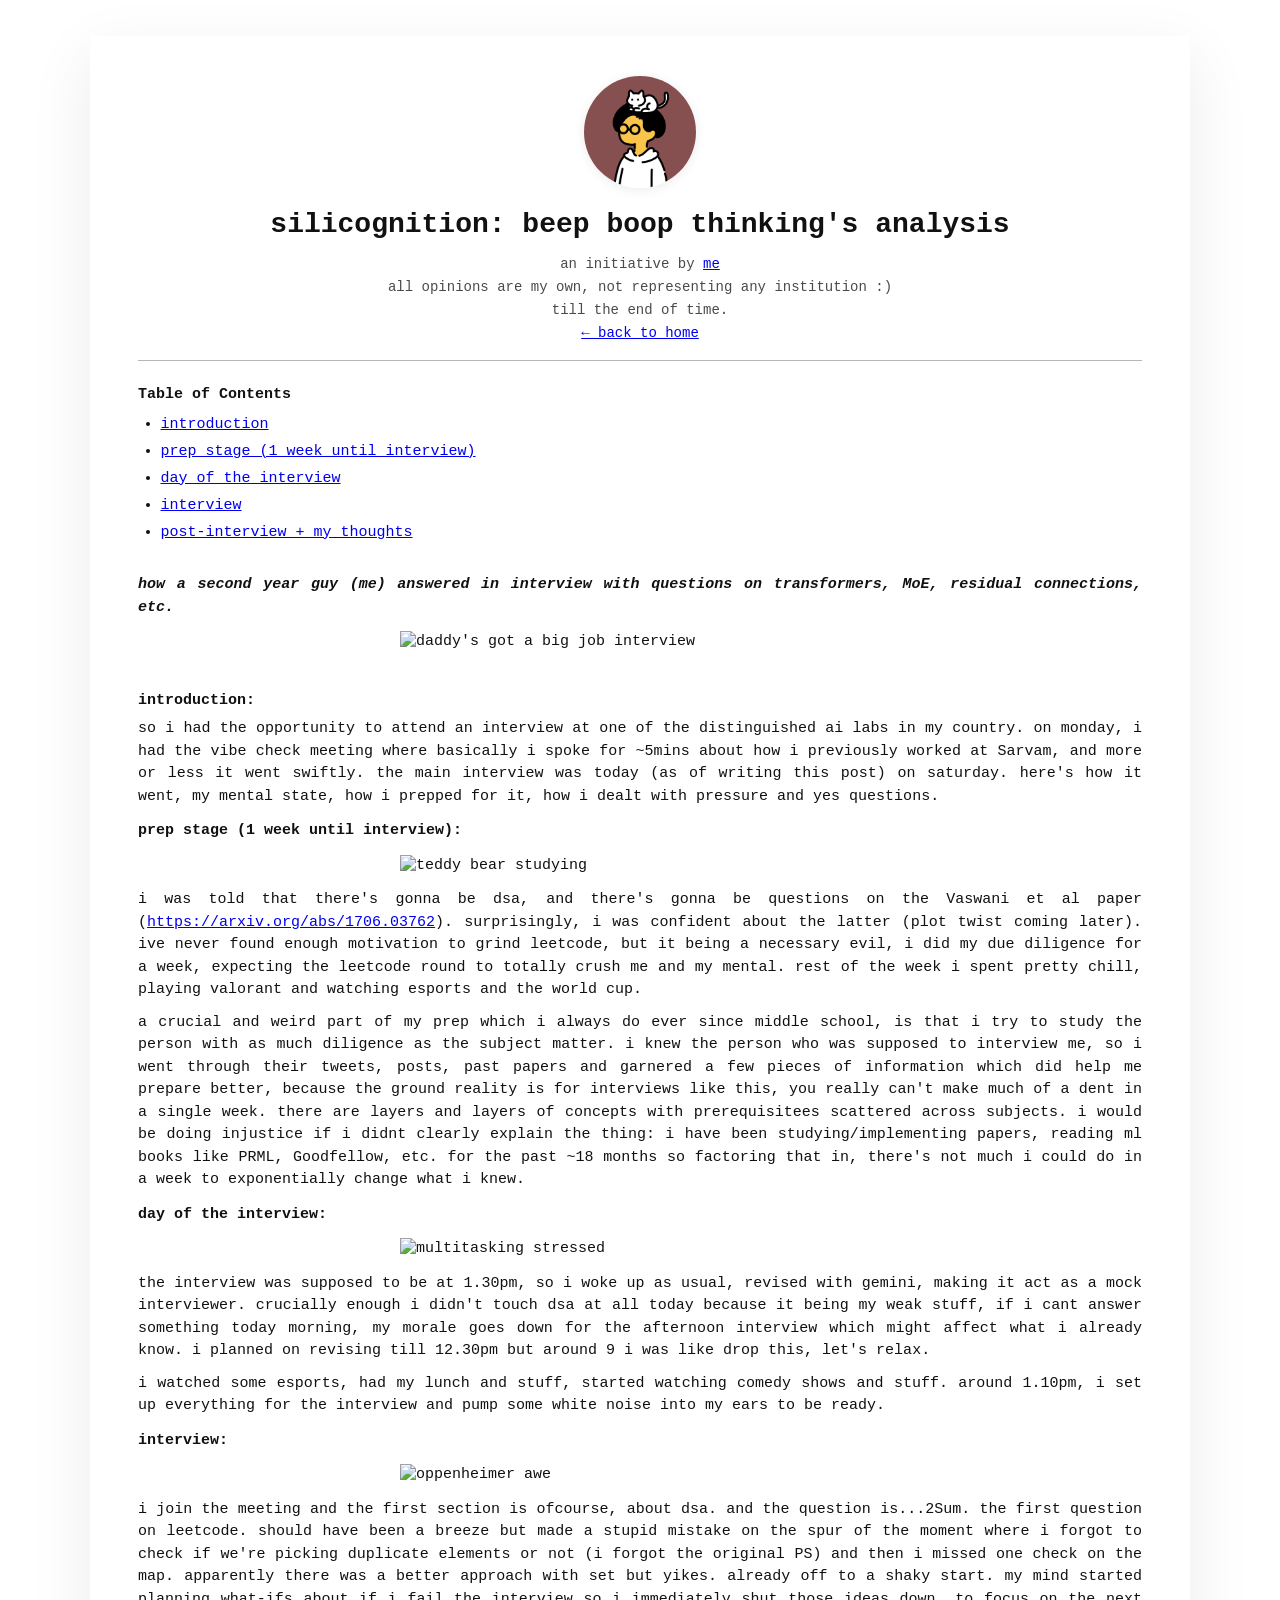
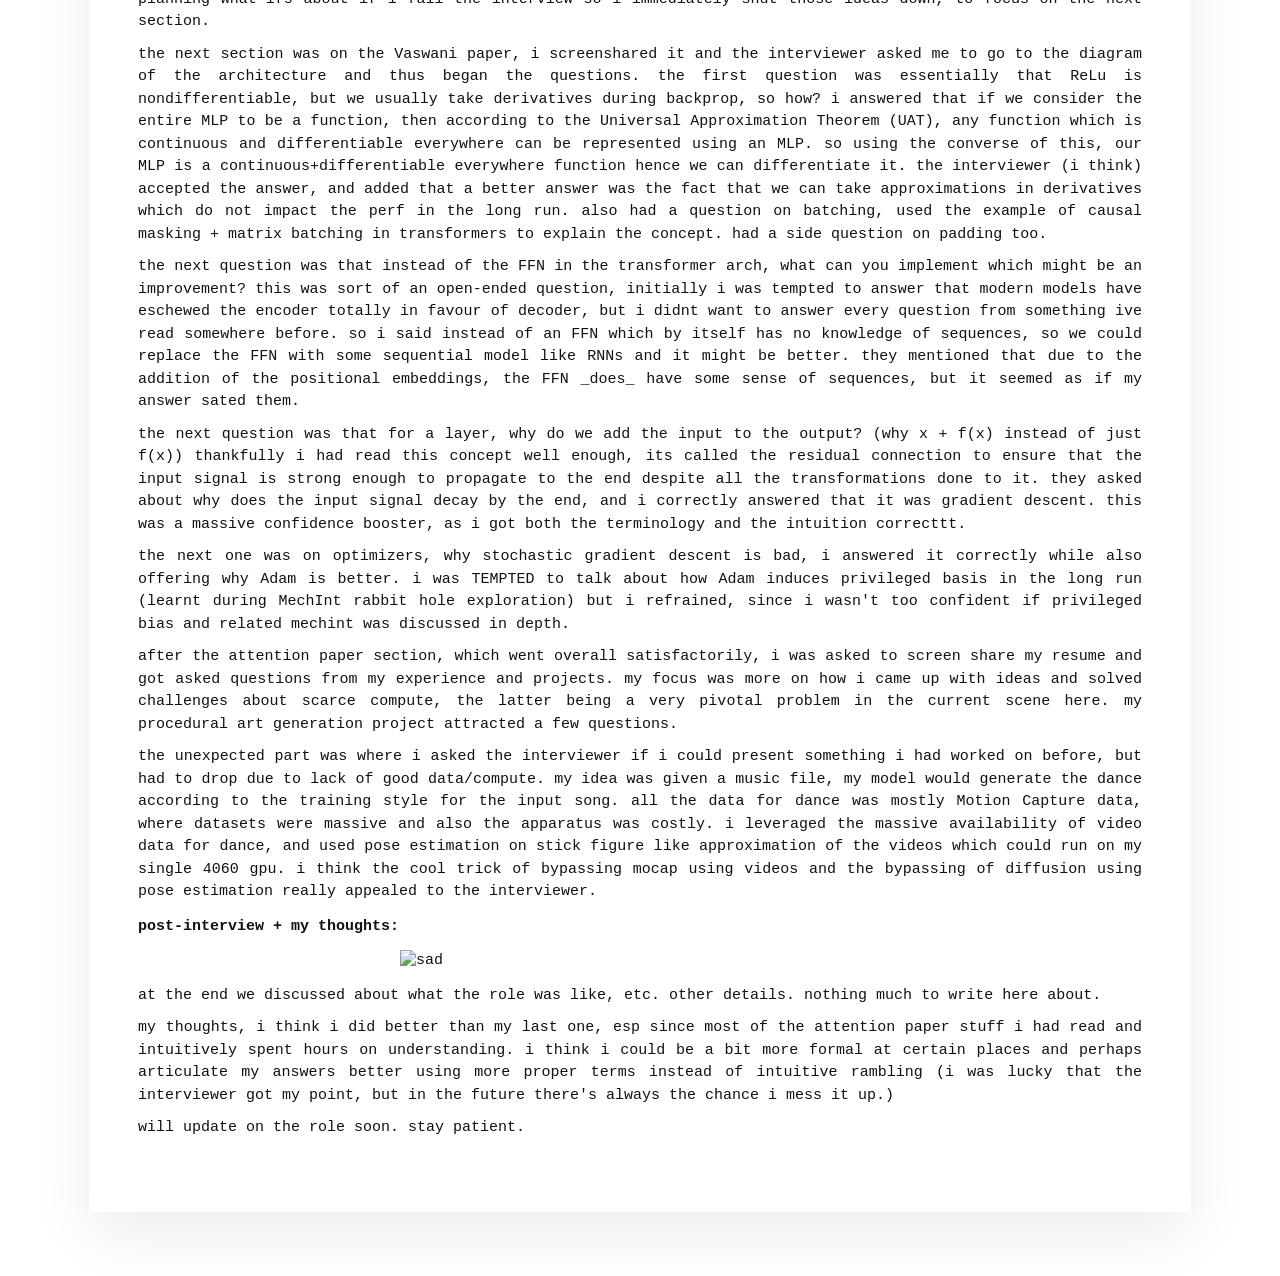
==== post1.html @ 7033bf4b "first post" ====
<!doctype html>
<html lang="en">
  <head>
    <meta charset="utf-8" />
    <meta name="viewport" content="width=device-width, initial-scale=1" />
    <title>how a sophomore (me) answered questions on transformers, MoE, residual connections, etc.</title>
    <link rel="stylesheet" href="styles.css" />
    <link rel="icon" type="image/png" href="avatar.png" />
    <!-- Nerd Font: User must have a Nerd Font installed locally. Example: FiraCode Nerd Font -->
    <style>
      body, .page, .paper-header, .authors, .affiliation, .date {
        font-family: 'FiraCode Nerd Font', 'JetBrainsMono Nerd Font', 'Hack Nerd Font', 'Nerd Font', monospace, sans-serif;
      }
      .post-gif {
        display: block;
        margin: 12px auto;
        border: none;
        width: 100%;
        max-width: 480px;
        height: auto;
      }
    </style>
    <script>
      window.MathJax = {
        tex: {
          inlineMath: [
            ["$", "$"],
            ["\\(", "\\)"]
          ],
          displayMath: [
            ["$$", "$$"],
            ["\\[", "\\]"]
          ]
        }
      };
    </script>
    <script
      id="MathJax-script"
      async
      src="https://cdn.jsdelivr.net/npm/mathjax@3/es5/tex-mml-chtml.js"
    ></script>
  </head>
  <body>
    <div class="page">
      <header class="paper-header">
        <img src="avatar.png" alt="Avatar" class="avatar" />
        <h1>silicognition: beep boop thinking's analysis</h1>
        <p class="authors">an initiative by <a href="https://x.com/silicognition">me</a></p>
        <p class="affiliation">all opinions are my own, not representing any institution :)</p>
        <p class="date">till the end of time.</p>
        <p class="date"><a href="index.html">← back to home</a></p>
        <hr />
        <nav class="table-of-contents" style="margin-bottom: 2em;">
          <strong>Table of Contents</strong>
          <ul>
            <li><a href="#introduction">introduction</a></li>
            <li><a href="#prep-stage">prep stage (1 week until interview)</a></li>
            <li><a href="#day-of">day of the interview</a></li>
            <li><a href="#interview">interview</a></li>
            <li><a href="#post-interview">post-interview + my thoughts</a></li>
          </ul>
        </nav>
      </header>

      <section class="abstract">
        <h2><i>how a second year guy (me) answered in interview with questions on transformers, MoE, residual connections, etc.</i></h2>
        <img class="post-gif" src="https://media1.tenor.com/m/QC0MUZuwRhgAAAAd/daddy-big-job-interview.gif" alt="daddy's got a big job interview" />
      </section>

      <main class="paper-body">
        <section id="introduction">
          <h2>introduction:</h2>
          <p>
            so i had the opportunity to attend an interview at one of the distinguished ai labs in my country. on monday, i had the vibe check meeting where basically i spoke for ~5mins about how i previously worked at Sarvam, and more or less it went swiftly. the main interview was today (as of writing this post) on saturday. here's how it went, my mental state, how i prepped for it, how i dealt with pressure and yes questions.
          </p>
        </section>

        <section id="prep-stage">
          <h2>prep stage (1 week until interview):</h2>
          <img class="post-gif" src="https://media1.tenor.com/m/CTHWI0OWQaoAAAAd/school-college.gif" alt="teddy bear studying" />
          <p>
            i was told that there's gonna be dsa, and there's gonna be questions on the Vaswani et al paper (<a href="https://arxiv.org/abs/1706.03762">https://arxiv.org/abs/1706.03762</a>). surprisingly, i was confident about the latter (plot twist coming later). ive never found enough motivation to grind leetcode, but it being a necessary evil, i did my due diligence for a week, expecting the leetcode round to totally crush me and my mental. rest of the week i spent pretty chill, playing valorant and watching esports and the world cup.
          </p>
          <p>
            a crucial and weird part of my prep which i always do ever since middle school, is that i try to study the person with as much diligence as the subject matter. i knew the person who was supposed to interview me, so i went through their tweets, posts, past papers and garnered a few pieces of information which did help me prepare better, because the ground reality is for interviews like this, you really can't make much of a dent in a single week. there are layers and layers of concepts with prerequisitees scattered across subjects. i would be doing injustice if i didnt clearly explain the thing: i have been studying/implementing papers, reading ml books like PRML, Goodfellow, etc. for the past ~18 months so factoring that in, there's not much i could do in a week to exponentially change what i knew.
          </p>
        </section>

        <section id="day-of">
          <h2>day of the interview:</h2>
          <img class="post-gif" src="https://media.tenor.com/ODyP3_5SfpEAAAAj/jagyasini-jagyasini-singh.gif" alt="multitasking stressed" />
          <p>
            the interview was supposed to be at 1.30pm, so i woke up as usual, revised with gemini, making it act as a mock interviewer. crucially enough i didn't touch dsa at all today because it being my weak stuff, if i cant answer something today morning, my morale goes down for the afternoon interview which might affect what i already know. i planned on revising till 12.30pm but around 9 i was like drop this, let's relax.
          </p>
          <p>
            i watched some esports, had my lunch and stuff, started watching comedy shows and stuff. around 1.10pm, i set up everything for the interview and pump some white noise into my ears to be ready.
          </p>
        </section>

        <section id="interview">
          <h2>interview: </h2>
          <img class="post-gif" src="https://media1.tenor.com/m/qDvLEFO5bAkAAAAd/oppenheimer-nuclear-explosion-bright-lights-awe.gif" alt="oppenheimer awe" />
          <p>
            i join the meeting and the first section is ofcourse, about dsa. and the question is...2Sum. the first question on leetcode. should have been a breeze but made a stupid mistake on the spur of the moment where i forgot to check if we're picking duplicate elements or not (i forgot the original PS) and then i missed one check on the map. apparently there was a better approach with set but yikes. already off to a shaky start. my mind started planning what-ifs about if i fail the interview so i immediately shut those ideas down, to focus on the next section.
          </p>
          <p>
            the next section was on the Vaswani paper, i screenshared it and the interviewer asked me to go to the diagram of the architecture and thus began the questions. the first question was essentially that ReLu is nondifferentiable, but we usually take derivatives during backprop, so how? i answered that if we consider the entire MLP to be a function, then according to the Universal Approximation Theorem (UAT), any function which is continuous and differentiable everywhere can be represented using an MLP. so using the converse of this, our MLP is a continuous+differentiable everywhere function hence we can differentiate it. the interviewer (i think) accepted the answer, and added that a better answer was the fact that we can take approximations in derivatives which do not impact the perf in the long run. also had a question on batching, used the example of causal masking + matrix batching in transformers to explain the concept. had a side question on padding too.
          </p>
          <p>
            the next question was that instead of the FFN in the transformer arch, what can you implement which might be an improvement? this was sort of an open-ended question, initially i was tempted to answer that modern models have eschewed the encoder totally in favour of decoder, but i didnt want to answer every question from something ive read somewhere before. so i said instead of an FFN which by itself has no knowledge of sequences, so we could replace the FFN with some sequential model like RNNs and it might be better. they mentioned that due to the addition of the positional embeddings, the FFN _does_ have some sense of sequences, but it seemed as if my answer sated them.
          </p>
          <p>
            the next question was that for a layer, why do we add the input to the output? (why x + f(x) instead of just f(x)) thankfully i had read this concept well enough, its called the residual connection to ensure that the input signal is strong enough to propagate to the end despite all the transformations done to it. they asked about why does the input signal decay by the end, and i correctly answered that it was gradient descent. this was a massive confidence booster, as i got both the terminology and the intuition correcttt.
          </p>
          <p>
            the next one was on optimizers, why stochastic gradient descent is bad, i answered it correctly while also offering why Adam is better. i was TEMPTED to talk about how Adam induces privileged basis in the long run (learnt during MechInt rabbit hole exploration) but i refrained, since i wasn't too confident if privileged bias and related mechint was discussed in depth.
          </p>
          <p>
            after the attention paper section, which went overall satisfactorily, i was asked to screen share my resume and got asked questions from my experience and projects. my focus was more on how i came up with ideas and solved challenges about scarce compute, the latter being a very pivotal problem in the current scene here. my procedural art generation project attracted a few questions. 
          </p>
          <p>
            the unexpected part was where i asked the interviewer if i could present something i had worked on before, but had to drop due to lack of good data/compute. my idea was given a music file, my model would generate the dance according to the training style for the input song. all the data for dance was mostly Motion Capture data, where datasets were massive and also the apparatus was costly. i leveraged the massive availability of video data for dance, and used pose estimation on stick figure like approximation of the videos which could run on my single 4060 gpu. i think the cool trick of bypassing mocap using videos and the bypassing of diffusion using pose estimation really appealed to the interviewer.
          </p>
        </section>

        <section id="post-interview">
          <h2>post-interview + my thoughts:</h2>
          <img class="post-gif" src="https://media1.tenor.com/m/bnWnP0WBTmAAAAAd/sad.gif" alt="sad" />
          <p>
            at the end we discussed about what the role was like, etc. other details. nothing much to write here about.
          </p>
          <p>
            my thoughts, i think i did better than my last one, esp since most of the attention paper stuff i had read and intuitively spent hours on understanding. i think i could be a bit more formal at certain places and perhaps articulate my answers better using more proper terms instead of intuitive rambling (i was lucky that the interviewer got my point, but in the future there's always the chance i mess it up.)
          </p>
          <p>
            will update on the role soon. stay patient.
          </p>
        </section>
      </main>
    </div>
  </body>
</html>
---- styles.css ----
.avatar {
  display: block;
  margin: 0 auto 16px auto;
  width: 112px;
  height: 112px;
  border-radius: 50%;
  object-fit: cover;
  box-shadow: 0 2px 12px rgba(0,0,0,0.08);
}

@media (max-width: 800px) {
  .avatar {
    width: 72px;
    height: 72px;
    margin-bottom: 12px;
  }
}
:root {
  --ink: #111111;
  --paper: #ffffff;
  --cream: #f2efe6;
  --rule: #b6b6b6;
  --muted: #4a4a4a;
  --code-bg: #f5f5f5;
}

* {
  box-sizing: border-box;
}

html {
  -webkit-text-size-adjust: 100%;
}

body {
  margin: 0;
  background: var(--paper);
  color: var(--ink);
  font-size: 15px;
  line-height: 1.5;
  text-align: justify;
  hyphens: auto;
}

.page {
  max-width: 1100px;
  margin: 36px auto 64px;
  padding: 40px 48px 60px;
  background: #fff;
  box-shadow: 0 20px 60px rgba(0, 0, 0, 0.08);
}

.paper-header {
  text-align: center;
  margin-bottom: 16px;
}

.paper-header h1 {
  font-size: 28px;
  font-weight: 600;
  margin: 0 0 8px;
}

.authors,
.affiliation,
.date {
  margin: 2px 0;
  font-size: 14px;
  color: var(--muted);
}

.paper-header hr {
  border: none;
  border-top: 1px solid var(--rule);
  margin: 16px 0 0;
}

/* Align abstract section with other sections */
.abstract {
  margin: 18px 0 24px;
  padding: 0;
}

/* Left-align table of contents */
.table-of-contents {
  text-align: left !important;
  margin-left: 0;
  margin-top: 1.5em;
  width: 100%;
}

.table-of-contents ul {
  list-style: disc;
  padding-left: 1.5em;
  margin: 0.5em 0 0 0;
}

.table-of-contents li {
  margin: 0.3em 0;
}

.table-of-contents a {
  display: inline;
}

.abstract h2 {
  font-size: 15px;
  font-weight: 600;
  margin: 0 0 6px;
}

.paper-body {
  column-count: 1;
  column-gap: 0;
  column-rule: none;
}

.paper-body section {
  break-inside: avoid;
  margin-bottom: 12px;
}

.paper-body h2 {
  font-size: 15px;
  font-weight: 600;
  margin: 12px 0 6px;
  text-align: left;
}

.paper-body p {
  margin: 0 0 10px;
}

pre,
code {
  font-family: 'FiraCode Nerd Font', 'JetBrainsMono Nerd Font', 'Hack Nerd Font', 'Nerd Font', monospace, 'IBM Plex Mono', 'Courier New';
  font-size: 13px;
}

pre {
  background: var(--code-bg);
  border: 1px solid var(--rule);
  padding: 10px 12px;
  overflow: auto;
  margin: 8px 0 12px;
}

.references {
  column-span: all;
  font-size: 13px;
  margin-top: 8px;
}

.references h2 {
  margin: 16px 0 8px;
}

.references p {
  margin: 0 0 6px;
  padding-left: 18px;
  text-indent: -18px;
}

@media (max-width: 800px) {
  .page {
    margin: 0;
    padding: 28px 20px 40px;
    box-shadow: none;
  }

  .paper-body {
    column-count: 1;
    column-rule: none;
  }

  .abstract {
    padding: 0;
  }
}
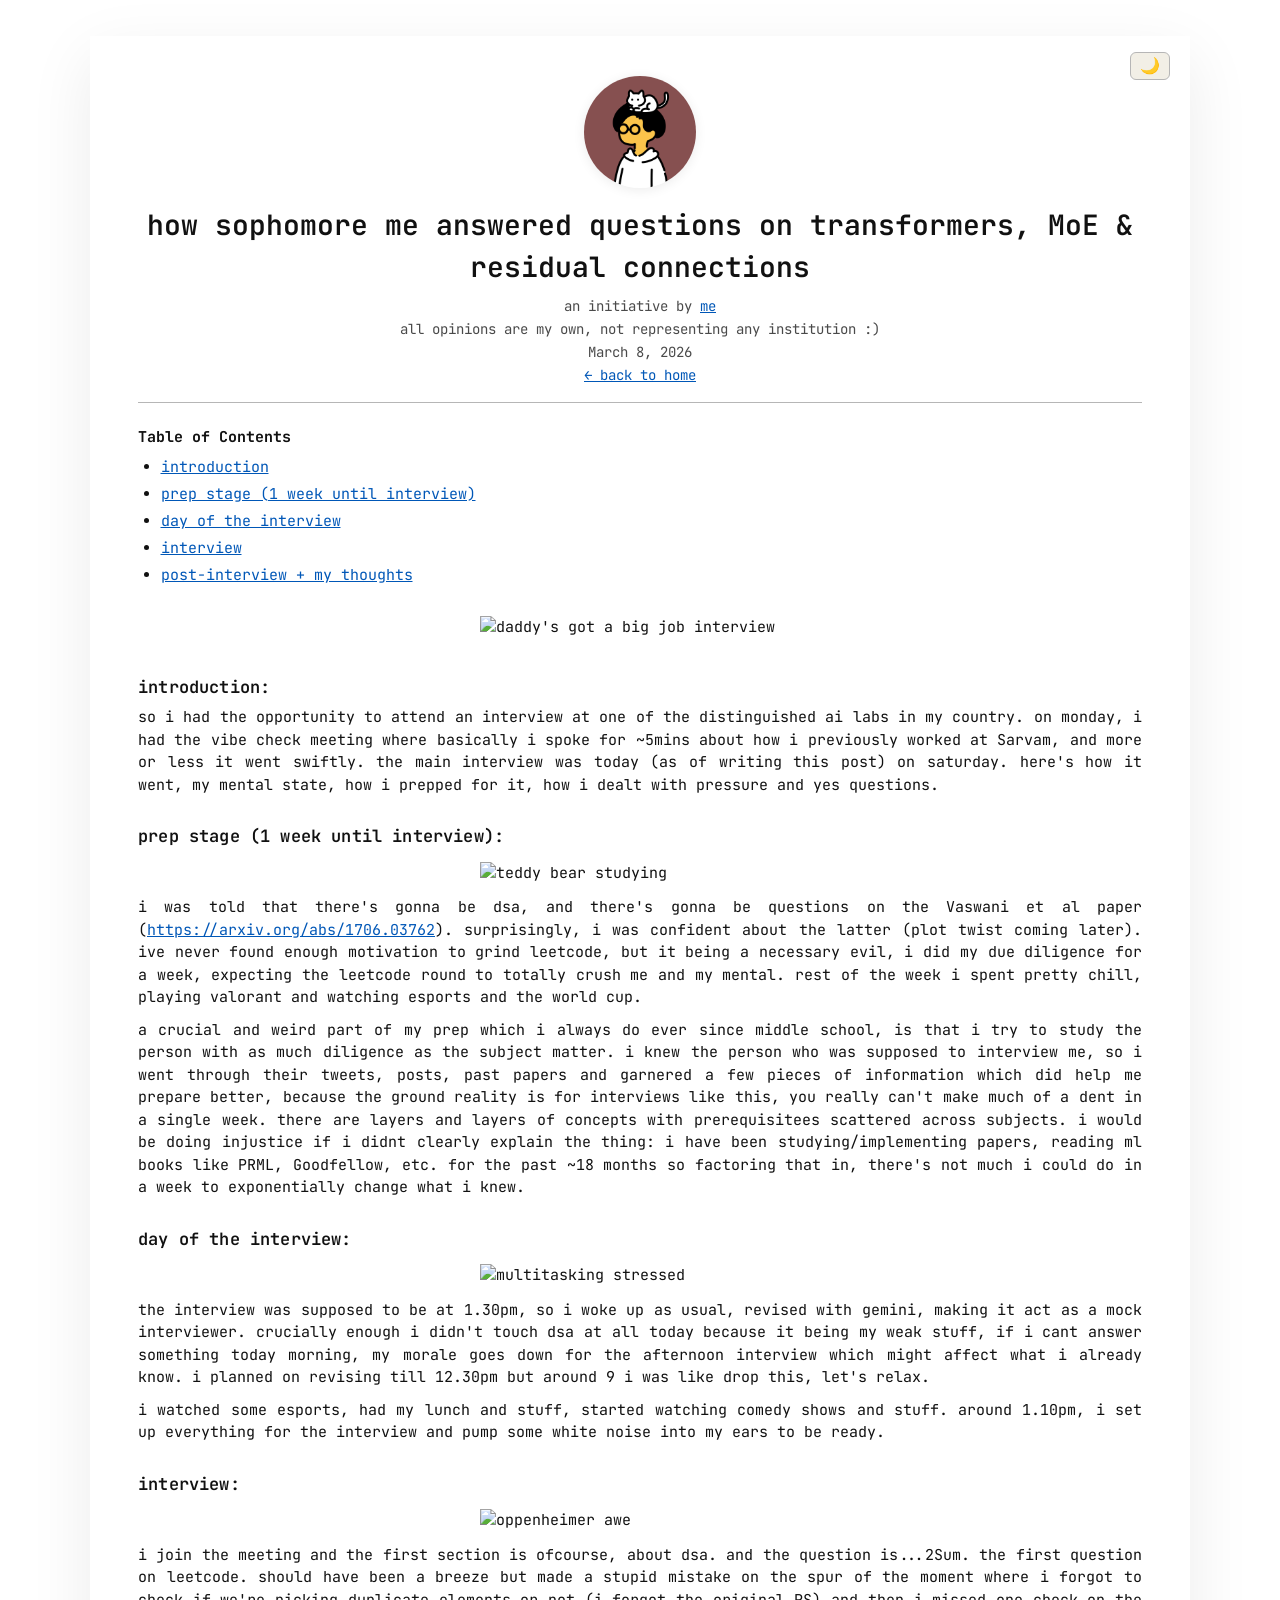
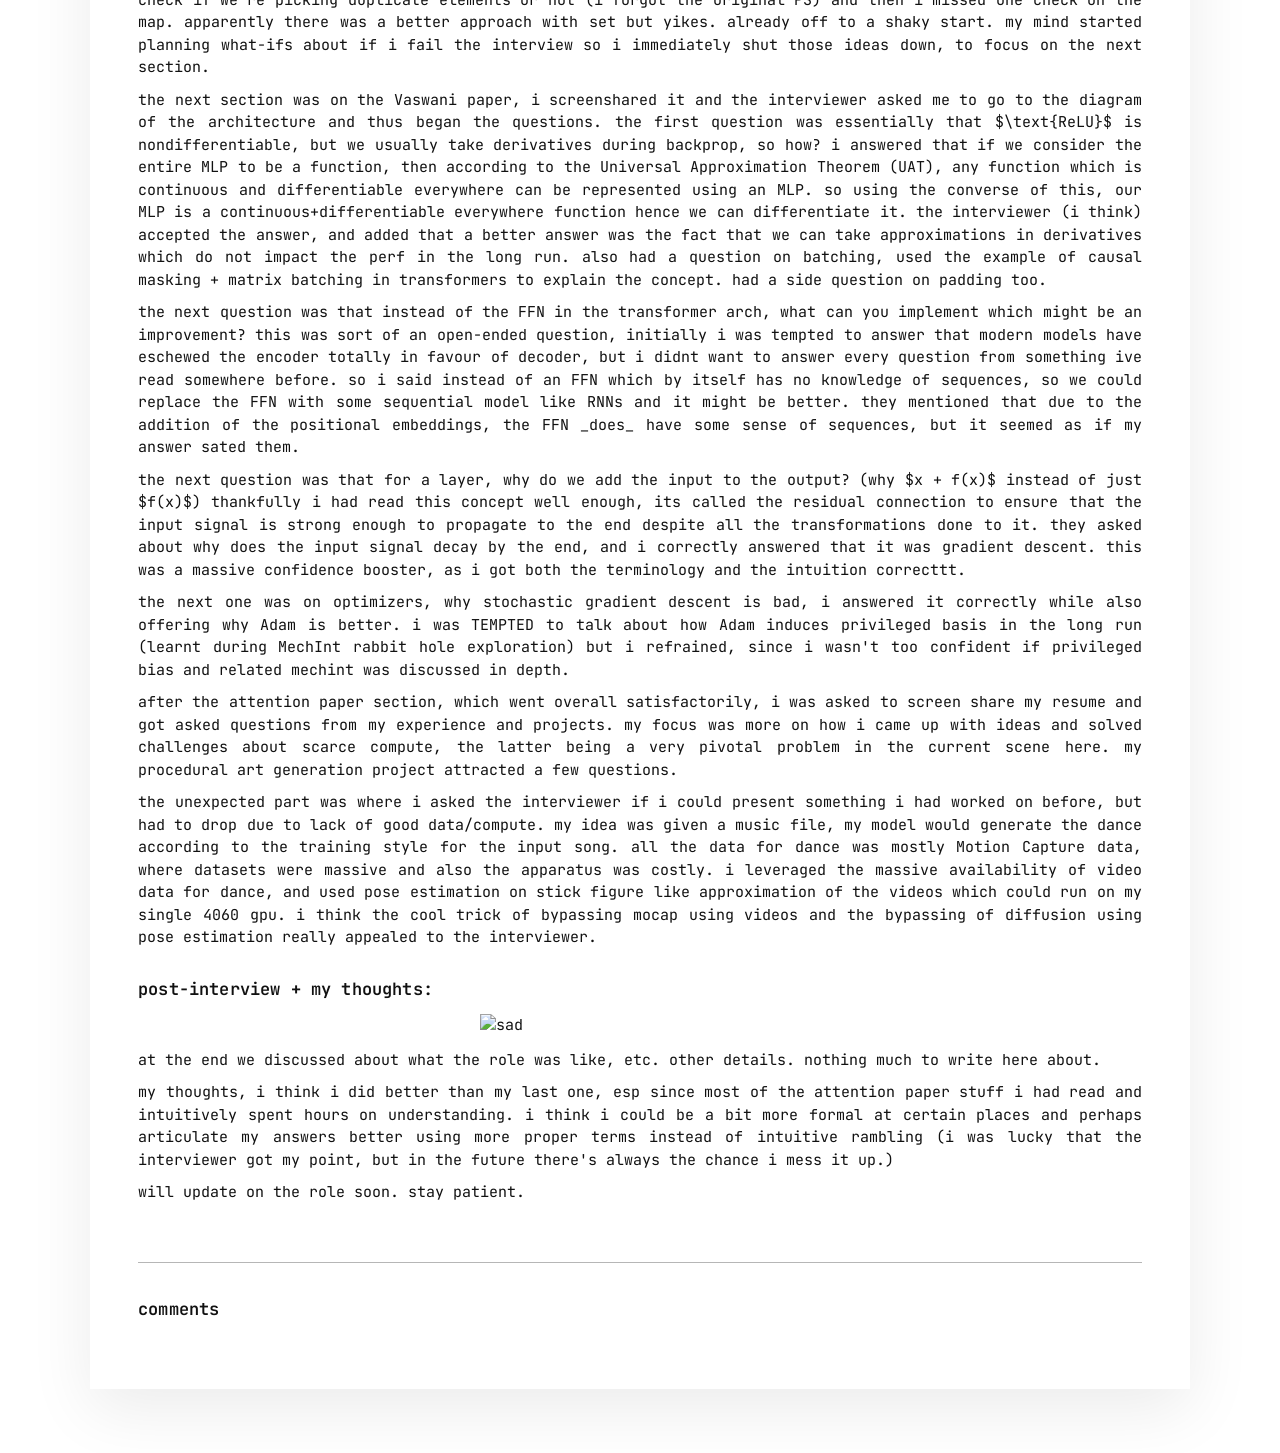
==== commit e59a9661: "added font and fixes, added commenting system, and analytics" ====
--- a/post1.html
+++ b/post1.html
@@ -4,19 +4,22 @@
     <meta charset="utf-8" />
     <meta name="viewport" content="width=device-width, initial-scale=1" />
     <title>how a sophomore (me) answered questions on transformers, MoE, residual connections, etc.</title>
+    <link rel="preconnect" href="https://fonts.googleapis.com" />
+    <link rel="preconnect" href="https://fonts.gstatic.com" crossorigin />
+    <link href="https://fonts.googleapis.com/css2?family=JetBrains+Mono:wght@400;700&display=swap" rel="stylesheet" />
     <link rel="stylesheet" href="styles.css" />
     <link rel="icon" type="image/png" href="avatar.png" />
     <!-- Nerd Font: User must have a Nerd Font installed locally. Example: FiraCode Nerd Font -->
     <style>
       body, .page, .paper-header, .authors, .affiliation, .date {
-        font-family: 'FiraCode Nerd Font', 'JetBrainsMono Nerd Font', 'Hack Nerd Font', 'Nerd Font', monospace, sans-serif;
+        font-family: 'FiraCode Nerd Font', 'JetBrainsMono Nerd Font', 'Hack Nerd Font', 'Nerd Font', 'JetBrains Mono', monospace, sans-serif;
       }
       .post-gif {
         display: block;
         margin: 12px auto;
         border: none;
         width: 100%;
-        max-width: 480px;
+        max-width: 320px;
         height: auto;
       }
     </style>
@@ -39,15 +42,24 @@
       async
       src="https://cdn.jsdelivr.net/npm/mathjax@3/es5/tex-mml-chtml.js"
     ></script>
+    <script>
+      (function() {
+        var t = localStorage.getItem('theme') || 'light';
+        document.documentElement.setAttribute('data-theme', t);
+      })();
+    </script>
   </head>
+  <script data-goatcounter="https://silicognition.goatcounter.com/count"
+        async src="//gc.zgo.at/count.js"></script>
   <body>
     <div class="page">
+      <button id="theme-toggle" class="theme-toggle" aria-label="Toggle dark/light mode">🌙</button>
       <header class="paper-header">
         <img src="avatar.png" alt="Avatar" class="avatar" />
-        <h1>silicognition: beep boop thinking's analysis</h1>
+        <h1>how sophomore me answered questions on transformers, MoE &amp; residual connections</h1>
         <p class="authors">an initiative by <a href="https://x.com/silicognition">me</a></p>
         <p class="affiliation">all opinions are my own, not representing any institution :)</p>
-        <p class="date">till the end of time.</p>
+        <p class="date">March 8, 2026</p>
         <p class="date"><a href="index.html">← back to home</a></p>
         <hr />
         <nav class="table-of-contents" style="margin-bottom: 2em;">
@@ -63,7 +75,6 @@
       </header>
 
       <section class="abstract">
-        <h2><i>how a second year guy (me) answered in interview with questions on transformers, MoE, residual connections, etc.</i></h2>
         <img class="post-gif" src="https://media1.tenor.com/m/QC0MUZuwRhgAAAAd/daddy-big-job-interview.gif" alt="daddy's got a big job interview" />
       </section>
 
@@ -104,13 +115,13 @@
             i join the meeting and the first section is ofcourse, about dsa. and the question is...2Sum. the first question on leetcode. should have been a breeze but made a stupid mistake on the spur of the moment where i forgot to check if we're picking duplicate elements or not (i forgot the original PS) and then i missed one check on the map. apparently there was a better approach with set but yikes. already off to a shaky start. my mind started planning what-ifs about if i fail the interview so i immediately shut those ideas down, to focus on the next section.
           </p>
           <p>
-            the next section was on the Vaswani paper, i screenshared it and the interviewer asked me to go to the diagram of the architecture and thus began the questions. the first question was essentially that ReLu is nondifferentiable, but we usually take derivatives during backprop, so how? i answered that if we consider the entire MLP to be a function, then according to the Universal Approximation Theorem (UAT), any function which is continuous and differentiable everywhere can be represented using an MLP. so using the converse of this, our MLP is a continuous+differentiable everywhere function hence we can differentiate it. the interviewer (i think) accepted the answer, and added that a better answer was the fact that we can take approximations in derivatives which do not impact the perf in the long run. also had a question on batching, used the example of causal masking + matrix batching in transformers to explain the concept. had a side question on padding too.
+            the next section was on the Vaswani paper, i screenshared it and the interviewer asked me to go to the diagram of the architecture and thus began the questions. the first question was essentially that $\text{ReLU}$ is nondifferentiable, but we usually take derivatives during backprop, so how? i answered that if we consider the entire MLP to be a function, then according to the Universal Approximation Theorem (UAT), any function which is continuous and differentiable everywhere can be represented using an MLP. so using the converse of this, our MLP is a continuous+differentiable everywhere function hence we can differentiate it. the interviewer (i think) accepted the answer, and added that a better answer was the fact that we can take approximations in derivatives which do not impact the perf in the long run. also had a question on batching, used the example of causal masking + matrix batching in transformers to explain the concept. had a side question on padding too.
           </p>
           <p>
             the next question was that instead of the FFN in the transformer arch, what can you implement which might be an improvement? this was sort of an open-ended question, initially i was tempted to answer that modern models have eschewed the encoder totally in favour of decoder, but i didnt want to answer every question from something ive read somewhere before. so i said instead of an FFN which by itself has no knowledge of sequences, so we could replace the FFN with some sequential model like RNNs and it might be better. they mentioned that due to the addition of the positional embeddings, the FFN _does_ have some sense of sequences, but it seemed as if my answer sated them.
           </p>
           <p>
-            the next question was that for a layer, why do we add the input to the output? (why x + f(x) instead of just f(x)) thankfully i had read this concept well enough, its called the residual connection to ensure that the input signal is strong enough to propagate to the end despite all the transformations done to it. they asked about why does the input signal decay by the end, and i correctly answered that it was gradient descent. this was a massive confidence booster, as i got both the terminology and the intuition correcttt.
+            the next question was that for a layer, why do we add the input to the output? (why $x + f(x)$ instead of just $f(x)$) thankfully i had read this concept well enough, its called the residual connection to ensure that the input signal is strong enough to propagate to the end despite all the transformations done to it. they asked about why does the input signal decay by the end, and i correctly answered that it was gradient descent. this was a massive confidence booster, as i got both the terminology and the intuition correcttt.
           </p>
           <p>
             the next one was on optimizers, why stochastic gradient descent is bad, i answered it correctly while also offering why Adam is better. i was TEMPTED to talk about how Adam induces privileged basis in the long run (learnt during MechInt rabbit hole exploration) but i refrained, since i wasn't too confident if privileged bias and related mechint was discussed in depth.
@@ -137,6 +148,54 @@
           </p>
         </section>
       </main>
+
+      <section class="paper-body" style="margin-top: 2em; border-top: 1px solid var(--rule); padding-top: 1.5em;">
+        <h2>comments</h2>
+        <div id="giscus-container"></div>
+        <script>
+          (function() {
+            var theme = document.documentElement.getAttribute('data-theme') === 'dark' ? 'dark' : 'light';
+            var s = document.createElement('script');
+            s.src = 'https://giscus.app/client.js';
+            s.setAttribute('data-repo', 'sortira/silicognition');
+            s.setAttribute('data-repo-id', 'R_kgDORMWBIQ');
+            s.setAttribute('data-category', 'General');
+            s.setAttribute('data-category-id', 'DIC_kwDORMWBIc4C37E9');
+            s.setAttribute('data-mapping', 'pathname');
+            s.setAttribute('data-strict', '0');
+            s.setAttribute('data-reactions-enabled', '1');
+            s.setAttribute('data-emit-metadata', '0');
+            s.setAttribute('data-input-position', 'bottom');
+            s.setAttribute('data-theme', theme);
+            s.setAttribute('data-lang', 'en');
+            s.setAttribute('crossorigin', 'anonymous');
+            s.async = true;
+            document.getElementById('giscus-container').appendChild(s);
+          })();
+        </script>
+      </section>
     </div>
+    <script>
+      function updateGiscusTheme(theme) {
+        var frame = document.querySelector('iframe.giscus-frame');
+        if (!frame) return;
+        frame.contentWindow.postMessage(
+          { giscus: { setConfig: { theme: theme === 'dark' ? 'dark' : 'light' } } },
+          'https://giscus.app'
+        );
+      }
+      (function() {
+        var btn = document.getElementById('theme-toggle');
+        var cur = document.documentElement.getAttribute('data-theme') || 'light';
+        btn.textContent = cur === 'dark' ? '\u2600\uFE0F' : '\uD83C\uDF19';
+        btn.addEventListener('click', function() {
+          var next = document.documentElement.getAttribute('data-theme') === 'dark' ? 'light' : 'dark';
+          document.documentElement.setAttribute('data-theme', next);
+          localStorage.setItem('theme', next);
+          btn.textContent = next === 'dark' ? '\u2600\uFE0F' : '\uD83C\uDF19';
+          updateGiscusTheme(next);
+        });
+      })();
+    </script>
   </body>
 </html>
--- a/styles.css
+++ b/styles.css
@@ -24,6 +24,27 @@
   --code-bg: #f5f5f5;
 }
 
+[data-theme="dark"] {
+  --ink: #e0e0e0;
+  --paper: #1a1a1a;
+  --cream: #252525;
+  --rule: #444;
+  --muted: #999;
+  --code-bg: #2d2d2d;
+}
+
+[data-theme="dark"] .page {
+  box-shadow: 0 20px 60px rgba(0,0,0,0.5);
+}
+
+[data-theme="dark"] a {
+  color: #7eb8f7;
+}
+
+a {
+  color: #0057b7;
+}
+
 * {
   box-sizing: border-box;
 }
@@ -40,14 +61,17 @@
   line-height: 1.5;
   text-align: justify;
   hyphens: auto;
+  transition: background 0.2s, color 0.2s;
 }
 
 .page {
   max-width: 1100px;
   margin: 36px auto 64px;
   padding: 40px 48px 60px;
-  background: #fff;
+  background: var(--paper);
   box-shadow: 0 20px 60px rgba(0, 0, 0, 0.08);
+  transition: background 0.2s, box-shadow 0.2s;
+  position: relative;
 }
 
 .paper-header {
@@ -104,8 +128,9 @@
 }
 
 .abstract h2 {
-  font-size: 15px;
+  font-size: 17px;
   font-weight: 600;
+  letter-spacing: 0.01em;
   margin: 0 0 6px;
 }
 
@@ -117,12 +142,13 @@
 
 .paper-body section {
   break-inside: avoid;
-  margin-bottom: 12px;
+  margin-bottom: 28px;
 }
 
 .paper-body h2 {
-  font-size: 15px;
+  font-size: 17px;
   font-weight: 600;
+  letter-spacing: 0.01em;
   margin: 12px 0 6px;
   text-align: left;
 }
@@ -168,6 +194,10 @@
     box-shadow: none;
   }
 
+  body {
+    text-align: left;
+  }
+
   .paper-body {
     column-count: 1;
     column-rule: none;
@@ -176,4 +206,32 @@
   .abstract {
     padding: 0;
   }
-}
+
+  .paper-header h1,
+  .paper-body h2,
+  .abstract h2 {
+    font-weight: 700;
+  }
+}
+
+/* Dark/light mode toggle button */
+.theme-toggle {
+  position: absolute;
+  top: 16px;
+  right: 20px;
+  background: var(--cream);
+  border: 1px solid var(--rule);
+  color: var(--ink);
+  cursor: pointer;
+  padding: 5px 9px;
+  font-size: 16px;
+  border-radius: 6px;
+  line-height: 1;
+  font-family: inherit;
+  transition: background 0.2s, color 0.2s, border-color 0.2s;
+  -webkit-tap-highlight-color: transparent;
+}
+
+.theme-toggle:hover {
+  opacity: 0.75;
+}
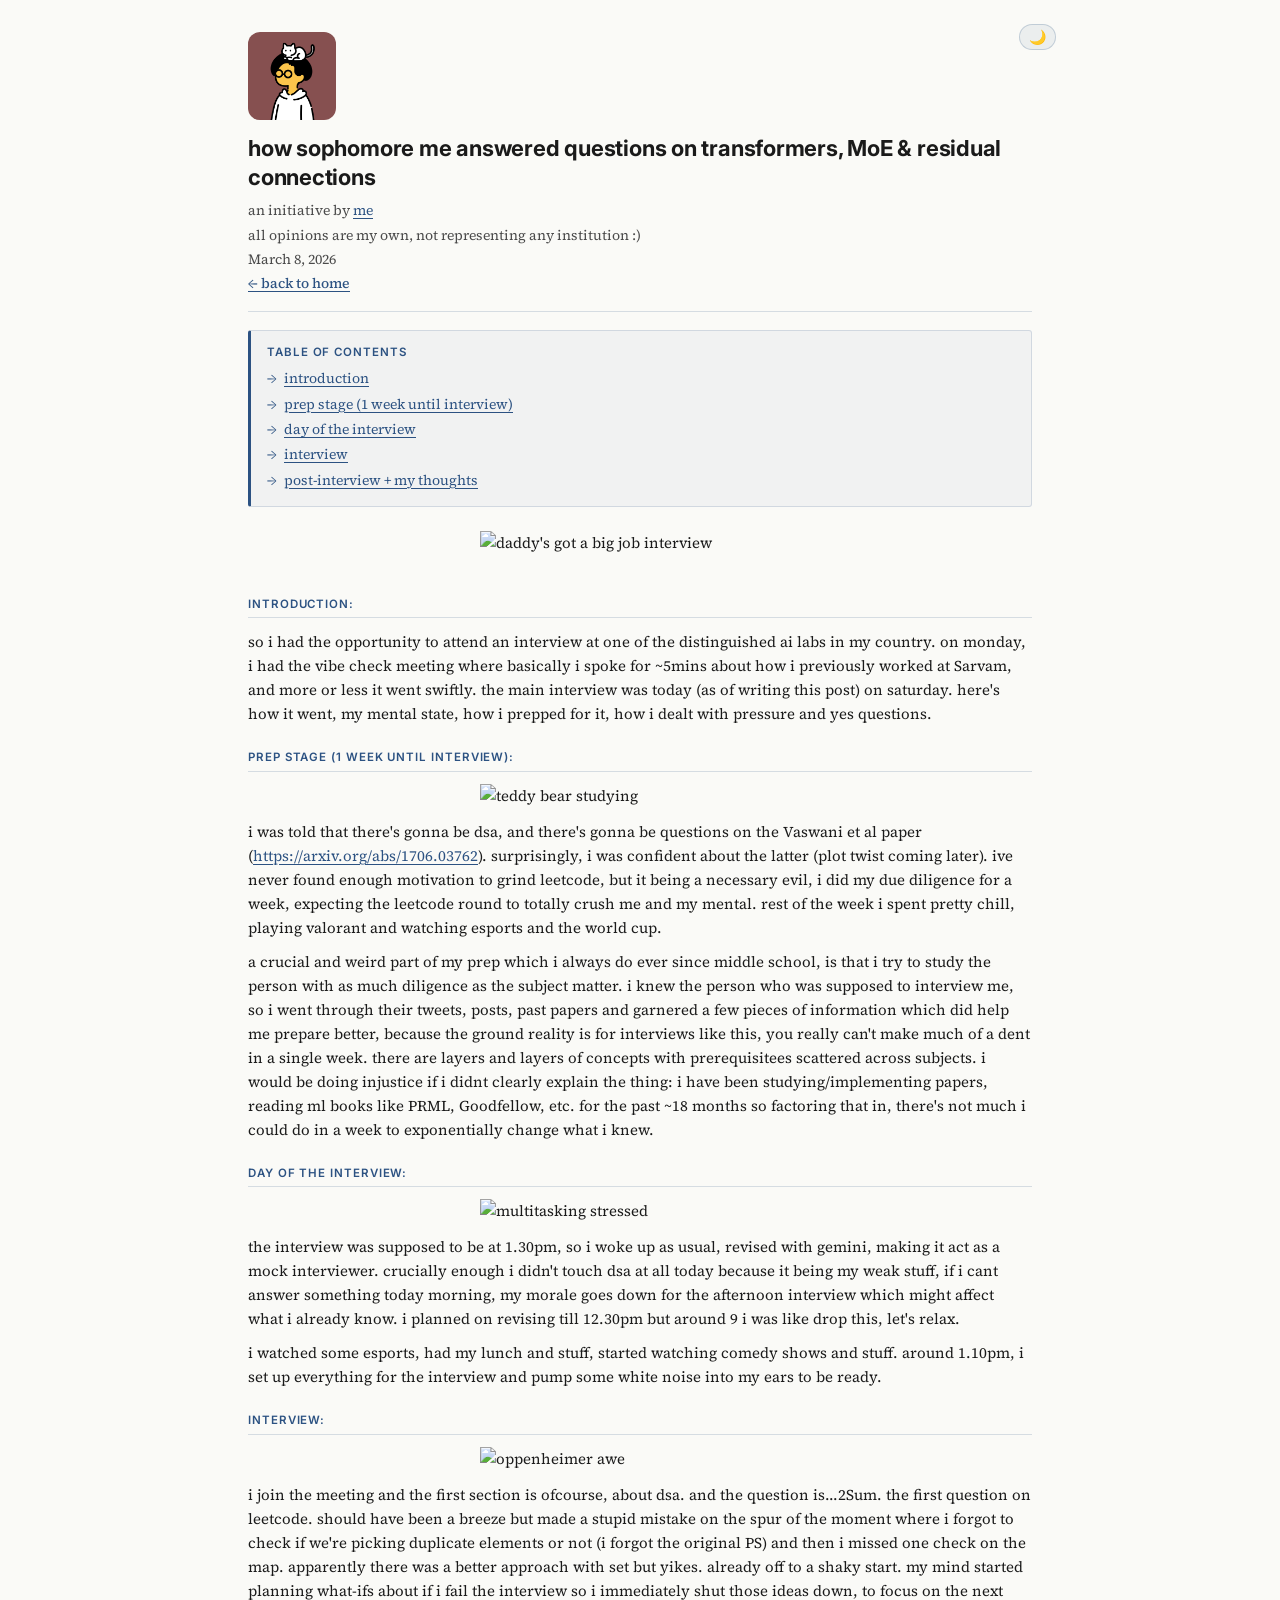
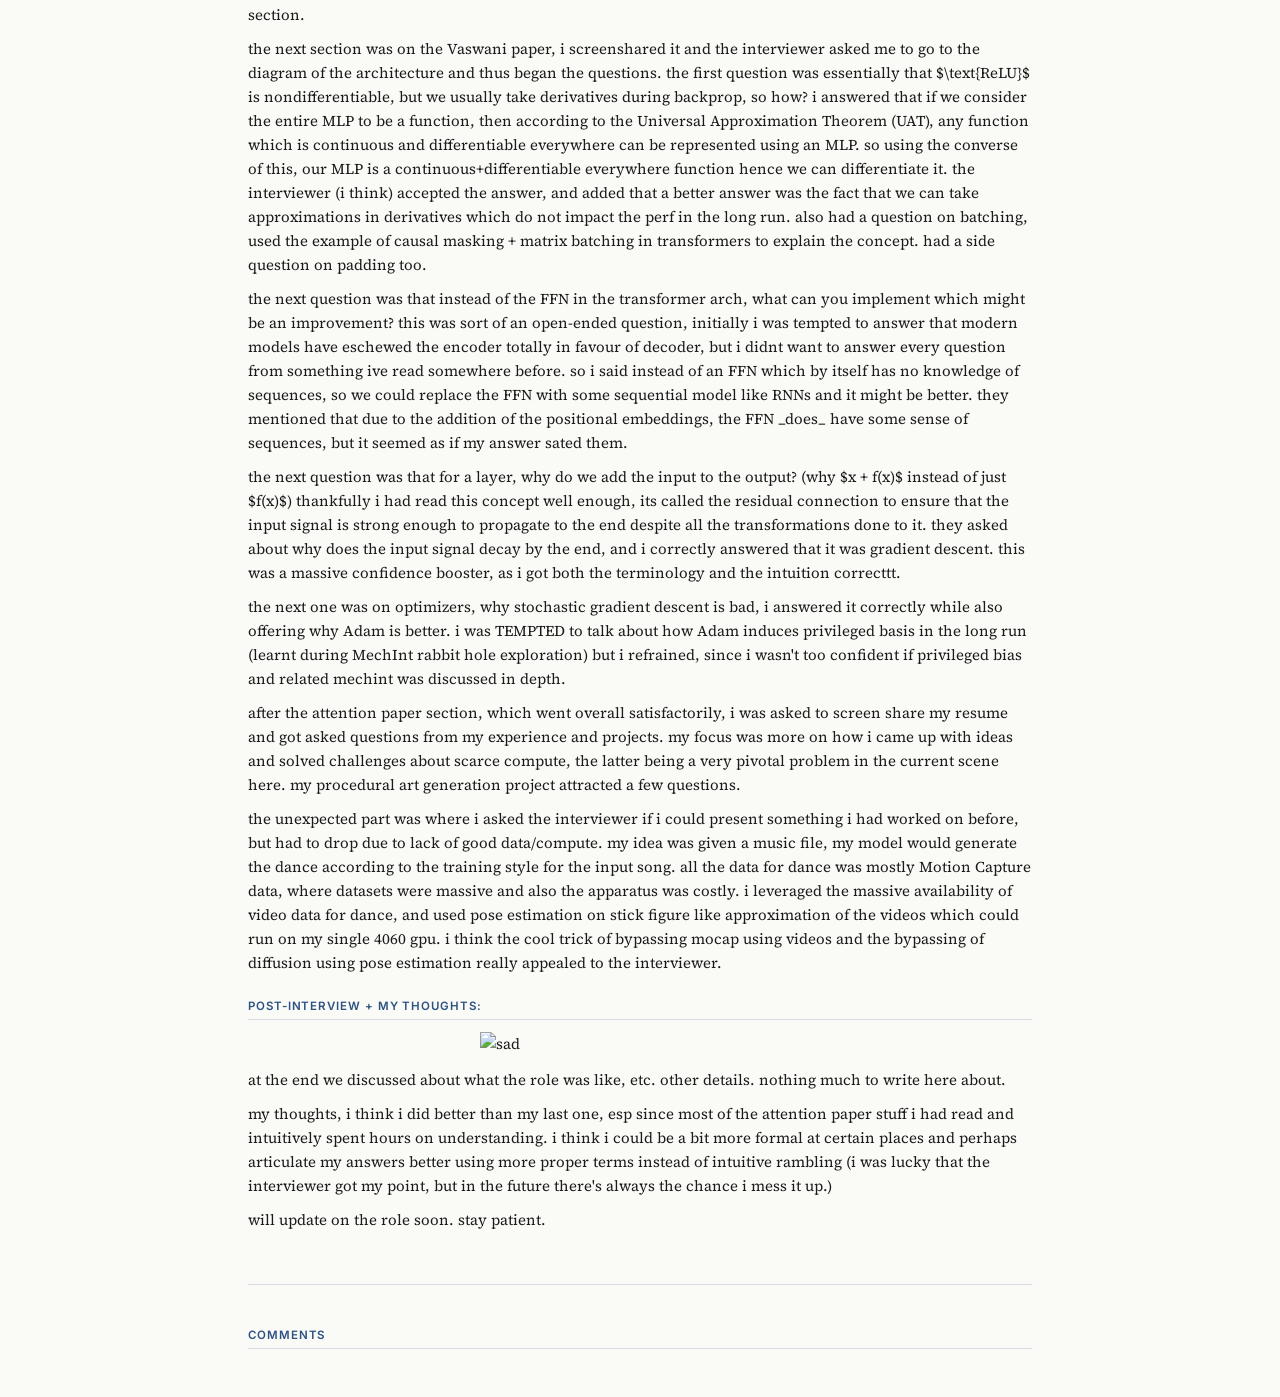
==== commit 03561529: "ui update" ====
--- a/post1.html
+++ b/post1.html
@@ -6,14 +6,10 @@
     <title>how a sophomore (me) answered questions on transformers, MoE, residual connections, etc.</title>
     <link rel="preconnect" href="https://fonts.googleapis.com" />
     <link rel="preconnect" href="https://fonts.gstatic.com" crossorigin />
-    <link href="https://fonts.googleapis.com/css2?family=JetBrains+Mono:wght@400;700&display=swap" rel="stylesheet" />
+    <link href="https://fonts.googleapis.com/css2?family=Source+Serif+4:ital,opsz,wght@0,8..60,400;0,8..60,600;0,8..60,700;1,8..60,400&family=Inter:wght@400;500;600;700&family=JetBrains+Mono:wght@400;700&display=swap" rel="stylesheet" />
     <link rel="stylesheet" href="styles.css" />
     <link rel="icon" type="image/png" href="avatar.png" />
-    <!-- Nerd Font: User must have a Nerd Font installed locally. Example: FiraCode Nerd Font -->
     <style>
-      body, .page, .paper-header, .authors, .affiliation, .date {
-        font-family: 'FiraCode Nerd Font', 'JetBrainsMono Nerd Font', 'Hack Nerd Font', 'Nerd Font', 'JetBrains Mono', monospace, sans-serif;
-      }
       .post-gif {
         display: block;
         margin: 12px auto;
--- a/styles.css
+++ b/styles.css
@@ -1,137 +1,208 @@
+:root {
+  --bg: #fafaf7;
+  --ink: #1a1a1a;
+  --muted: #4a4a4a;
+  --soft: #6b7280;
+  --accent: #2c5282;
+  --accent-hover: #3a7ca5;
+  --rule: rgba(44, 82, 130, 0.18);
+  --chip-bg: rgba(44, 82, 130, 0.07);
+  --chip-border: rgba(44, 82, 130, 0.22);
+  --code-bg: #f0ede4;
+  --banner-bg: rgba(44, 82, 130, 0.045);
+  --banner-border: rgba(44, 82, 130, 0.16);
+}
+
+[data-theme="dark"] {
+  --bg: #1a1a1a;
+  --ink: #e6e6e6;
+  --muted: #b0b0b0;
+  --soft: #888;
+  --accent: #7eb8f7;
+  --accent-hover: #a6cdfa;
+  --rule: rgba(126, 184, 247, 0.22);
+  --chip-bg: rgba(126, 184, 247, 0.10);
+  --chip-border: rgba(126, 184, 247, 0.28);
+  --code-bg: #252525;
+  --banner-bg: rgba(126, 184, 247, 0.06);
+  --banner-border: rgba(126, 184, 247, 0.20);
+}
+
+*,
+*::before,
+*::after {
+  box-sizing: border-box;
+  margin: 0;
+  padding: 0;
+}
+
+html {
+  scroll-behavior: smooth;
+  background-color: var(--bg);
+  min-height: 100%;
+  -webkit-text-size-adjust: 100%;
+}
+
+body {
+  font-family: 'Source Serif 4', 'Source Serif Pro', Georgia, 'Times New Roman', Times, serif;
+  font-size: 15px;
+  line-height: 1.6;
+  color: var(--ink);
+  background: var(--bg);
+  margin: 0;
+  transition: background-color 0.2s, color 0.2s;
+}
+
+a {
+  color: var(--accent);
+  text-decoration: underline;
+  text-decoration-thickness: 1px;
+  text-underline-offset: 2.5px;
+}
+
+a:hover {
+  color: var(--accent-hover);
+}
+
+p {
+  margin-bottom: 10px;
+}
+
+em, i {
+  font-style: italic;
+}
+
+strong, b {
+  font-weight: 700;
+}
+
+ol, ul {
+  padding-left: 22px;
+  margin-bottom: 10px;
+}
+
+li {
+  margin-bottom: 4px;
+}
+
+hr {
+  border: none;
+  border-top: 1px solid var(--rule);
+  margin: 16px 0;
+}
+
+/* page wrapper */
+.page {
+  max-width: 880px;
+  margin: 0 auto;
+  padding: 32px 48px 36px;
+  background: transparent;
+  position: relative;
+}
+
+/* header */
+.paper-header {
+  margin-bottom: 22px;
+  text-align: left;
+}
+
 .avatar {
   display: block;
-  margin: 0 auto 16px auto;
-  width: 112px;
-  height: 112px;
-  border-radius: 50%;
+  margin: 0 0 14px 0;
+  width: 88px;
+  height: 88px;
+  border-radius: 12px;
   object-fit: cover;
-  box-shadow: 0 2px 12px rgba(0,0,0,0.08);
-}
-
-@media (max-width: 800px) {
-  .avatar {
-    width: 72px;
-    height: 72px;
-    margin-bottom: 12px;
-  }
-}
-:root {
-  --ink: #111111;
-  --paper: #ffffff;
-  --cream: #f2efe6;
-  --rule: #b6b6b6;
-  --muted: #4a4a4a;
-  --code-bg: #f5f5f5;
-}
-
-[data-theme="dark"] {
-  --ink: #e0e0e0;
-  --paper: #1a1a1a;
-  --cream: #252525;
-  --rule: #444;
-  --muted: #999;
-  --code-bg: #2d2d2d;
-}
-
-[data-theme="dark"] .page {
-  box-shadow: 0 20px 60px rgba(0,0,0,0.5);
-}
-
-[data-theme="dark"] a {
-  color: #7eb8f7;
-}
-
-a {
-  color: #0057b7;
-}
-
-* {
-  box-sizing: border-box;
-}
-
-html {
-  -webkit-text-size-adjust: 100%;
-}
-
-body {
-  margin: 0;
-  background: var(--paper);
+  box-shadow: none;
+}
+
+.paper-header h1 {
+  font-family: 'Inter', -apple-system, BlinkMacSystemFont, 'Segoe UI', sans-serif;
+  font-size: 22px;
+  font-weight: 700;
+  letter-spacing: -0.01em;
+  line-height: 1.3;
   color: var(--ink);
-  font-size: 15px;
-  line-height: 1.5;
-  text-align: justify;
-  hyphens: auto;
-  transition: background 0.2s, color 0.2s;
-}
-
-.page {
-  max-width: 1100px;
-  margin: 36px auto 64px;
-  padding: 40px 48px 60px;
-  background: var(--paper);
-  box-shadow: 0 20px 60px rgba(0, 0, 0, 0.08);
-  transition: background 0.2s, box-shadow 0.2s;
-  position: relative;
-}
-
-.paper-header {
-  text-align: center;
-  margin-bottom: 16px;
-}
-
-.paper-header h1 {
-  font-size: 28px;
-  font-weight: 600;
   margin: 0 0 8px;
 }
 
 .authors,
 .affiliation,
 .date {
-  margin: 2px 0;
+  font-family: 'Source Serif 4', Georgia, serif;
   font-size: 14px;
   color: var(--muted);
-}
-
-.paper-header hr {
-  border: none;
-  border-top: 1px solid var(--rule);
-  margin: 16px 0 0;
-}
-
-/* Align abstract section with other sections */
-.abstract {
-  margin: 18px 0 24px;
+  margin: 2px 0;
+}
+
+.date a {
+  font-weight: 500;
+}
+
+/* table of contents */
+.table-of-contents {
+  margin-top: 18px !important;
+  margin-bottom: 24px !important;
+  text-align: left;
+  padding: 12px 16px;
+  background: var(--banner-bg);
+  border: 1px solid var(--banner-border);
+  border-left: 3px solid var(--accent);
+  border-radius: 3px;
+}
+
+.table-of-contents strong {
+  font-family: 'Inter', -apple-system, BlinkMacSystemFont, 'Segoe UI', sans-serif;
+  font-size: 11.5px;
+  font-weight: 600;
+  text-transform: uppercase;
+  letter-spacing: 0.08em;
+  color: var(--accent);
+  display: block;
+  margin-bottom: 6px;
+}
+
+.table-of-contents ul {
+  list-style: none;
+  padding-left: 0;
+  margin: 0;
+}
+
+.table-of-contents li {
+  margin: 3px 0;
+  font-size: 14px;
+}
+
+.table-of-contents li::before {
+  content: "→ ";
+  color: var(--accent);
+  margin-right: 4px;
+}
+
+/* sections */
+.abstract,
+.paper-body section {
+  margin: 0 0 22px;
   padding: 0;
-}
-
-/* Left-align table of contents */
-.table-of-contents {
-  text-align: left !important;
-  margin-left: 0;
-  margin-top: 1.5em;
-  width: 100%;
-}
-
-.table-of-contents ul {
-  list-style: disc;
-  padding-left: 1.5em;
-  margin: 0.5em 0 0 0;
-}
-
-.table-of-contents li {
-  margin: 0.3em 0;
-}
-
-.table-of-contents a {
-  display: inline;
-}
-
-.abstract h2 {
-  font-size: 17px;
+  break-inside: avoid;
+}
+
+.abstract h2,
+.paper-body h2 {
+  font-family: 'Inter', -apple-system, BlinkMacSystemFont, 'Segoe UI', sans-serif;
+  font-size: 11.5px;
   font-weight: 600;
-  letter-spacing: 0.01em;
-  margin: 0 0 6px;
+  text-transform: uppercase;
+  letter-spacing: 0.08em;
+  color: var(--accent);
+  margin: 18px 0 12px;
+  padding-bottom: 4px;
+  border-bottom: 1px solid var(--rule);
+  text-align: left;
+}
+
+.abstract h2 i {
+  font-style: normal;
 }
 
 .paper-body {
@@ -140,27 +211,21 @@
   column-rule: none;
 }
 
-.paper-body section {
-  break-inside: avoid;
-  margin-bottom: 28px;
-}
-
-.paper-body h2 {
-  font-size: 17px;
-  font-weight: 600;
-  letter-spacing: 0.01em;
-  margin: 12px 0 6px;
-  text-align: left;
-}
-
 .paper-body p {
   margin: 0 0 10px;
 }
 
+/* code */
 pre,
 code {
-  font-family: 'FiraCode Nerd Font', 'JetBrainsMono Nerd Font', 'Hack Nerd Font', 'Nerd Font', monospace, 'IBM Plex Mono', 'Courier New';
+  font-family: 'JetBrains Mono', 'IBM Plex Mono', 'Courier New', monospace;
   font-size: 13px;
+}
+
+code {
+  background: var(--code-bg);
+  padding: 1px 5px;
+  border-radius: 3px;
 }
 
 pre {
@@ -168,9 +233,16 @@
   border: 1px solid var(--rule);
   padding: 10px 12px;
   overflow: auto;
-  margin: 8px 0 12px;
-}
-
+  margin: 10px 0 12px;
+  border-radius: 3px;
+}
+
+pre code {
+  background: transparent;
+  padding: 0;
+}
+
+/* references */
 .references {
   column-span: all;
   font-size: 13px;
@@ -187,51 +259,53 @@
   text-indent: -18px;
 }
 
-@media (max-width: 800px) {
-  .page {
-    margin: 0;
-    padding: 28px 20px 40px;
-    box-shadow: none;
-  }
-
-  body {
-    text-align: left;
-  }
-
-  .paper-body {
-    column-count: 1;
-    column-rule: none;
-  }
-
-  .abstract {
-    padding: 0;
-  }
-
-  .paper-header h1,
-  .paper-body h2,
-  .abstract h2 {
-    font-weight: 700;
-  }
-}
-
-/* Dark/light mode toggle button */
+/* theme toggle */
 .theme-toggle {
   position: absolute;
-  top: 16px;
-  right: 20px;
-  background: var(--cream);
-  border: 1px solid var(--rule);
-  color: var(--ink);
+  top: 24px;
+  right: 24px;
+  background: var(--chip-bg);
+  border: 1px solid var(--chip-border);
+  color: var(--accent);
   cursor: pointer;
   padding: 5px 9px;
-  font-size: 16px;
-  border-radius: 6px;
+  font-size: 14px;
+  border-radius: 999px;
   line-height: 1;
-  font-family: inherit;
+  font-family: 'Inter', sans-serif;
   transition: background 0.2s, color 0.2s, border-color 0.2s;
   -webkit-tap-highlight-color: transparent;
 }
 
 .theme-toggle:hover {
-  opacity: 0.75;
-}
+  background: var(--chip-border);
+  opacity: 1;
+}
+
+/* responsive */
+@media (max-width: 900px) {
+  .page {
+    padding: 28px 28px 32px;
+  }
+}
+
+@media (max-width: 600px) {
+  .page {
+    padding: 24px 18px 28px;
+  }
+  body {
+    font-size: 14px;
+  }
+  .paper-header h1 {
+    font-size: 19px;
+  }
+  .avatar {
+    width: 64px;
+    height: 64px;
+    border-radius: 10px;
+  }
+  .theme-toggle {
+    top: 18px;
+    right: 18px;
+  }
+}
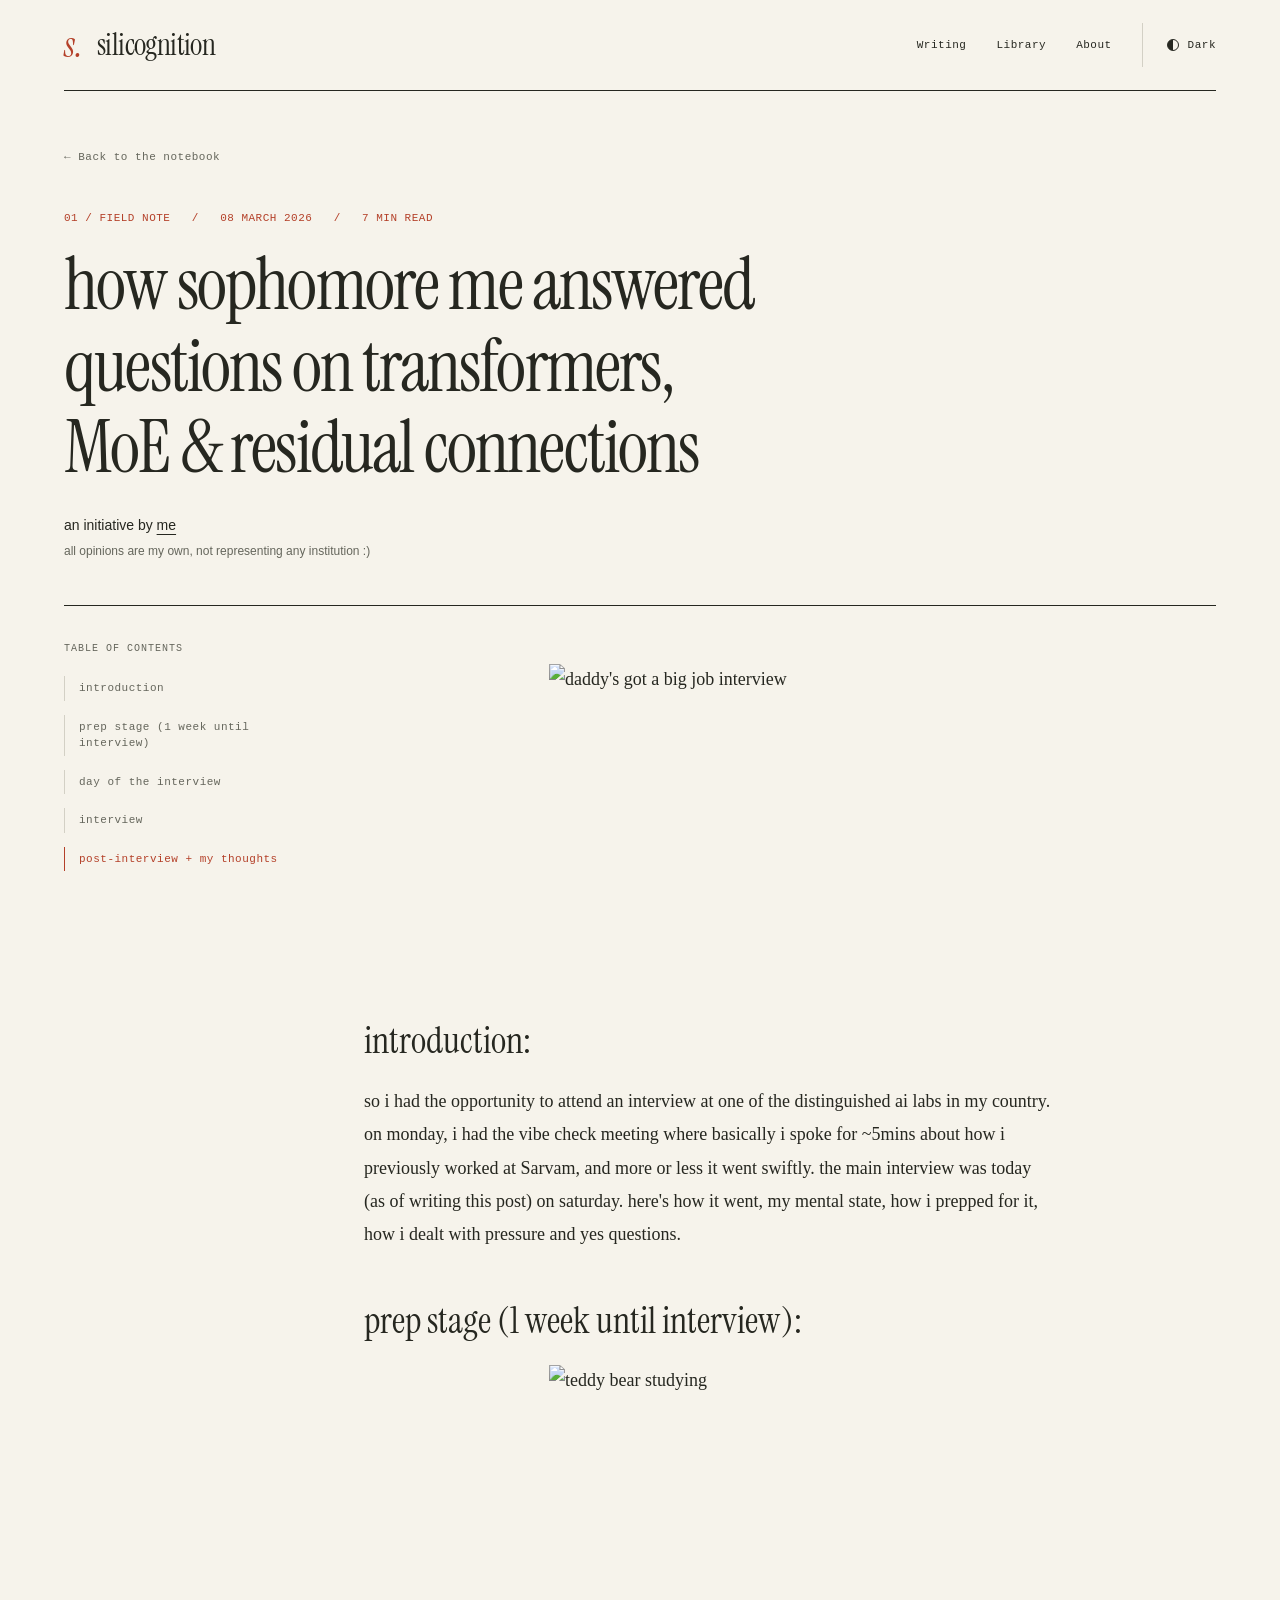
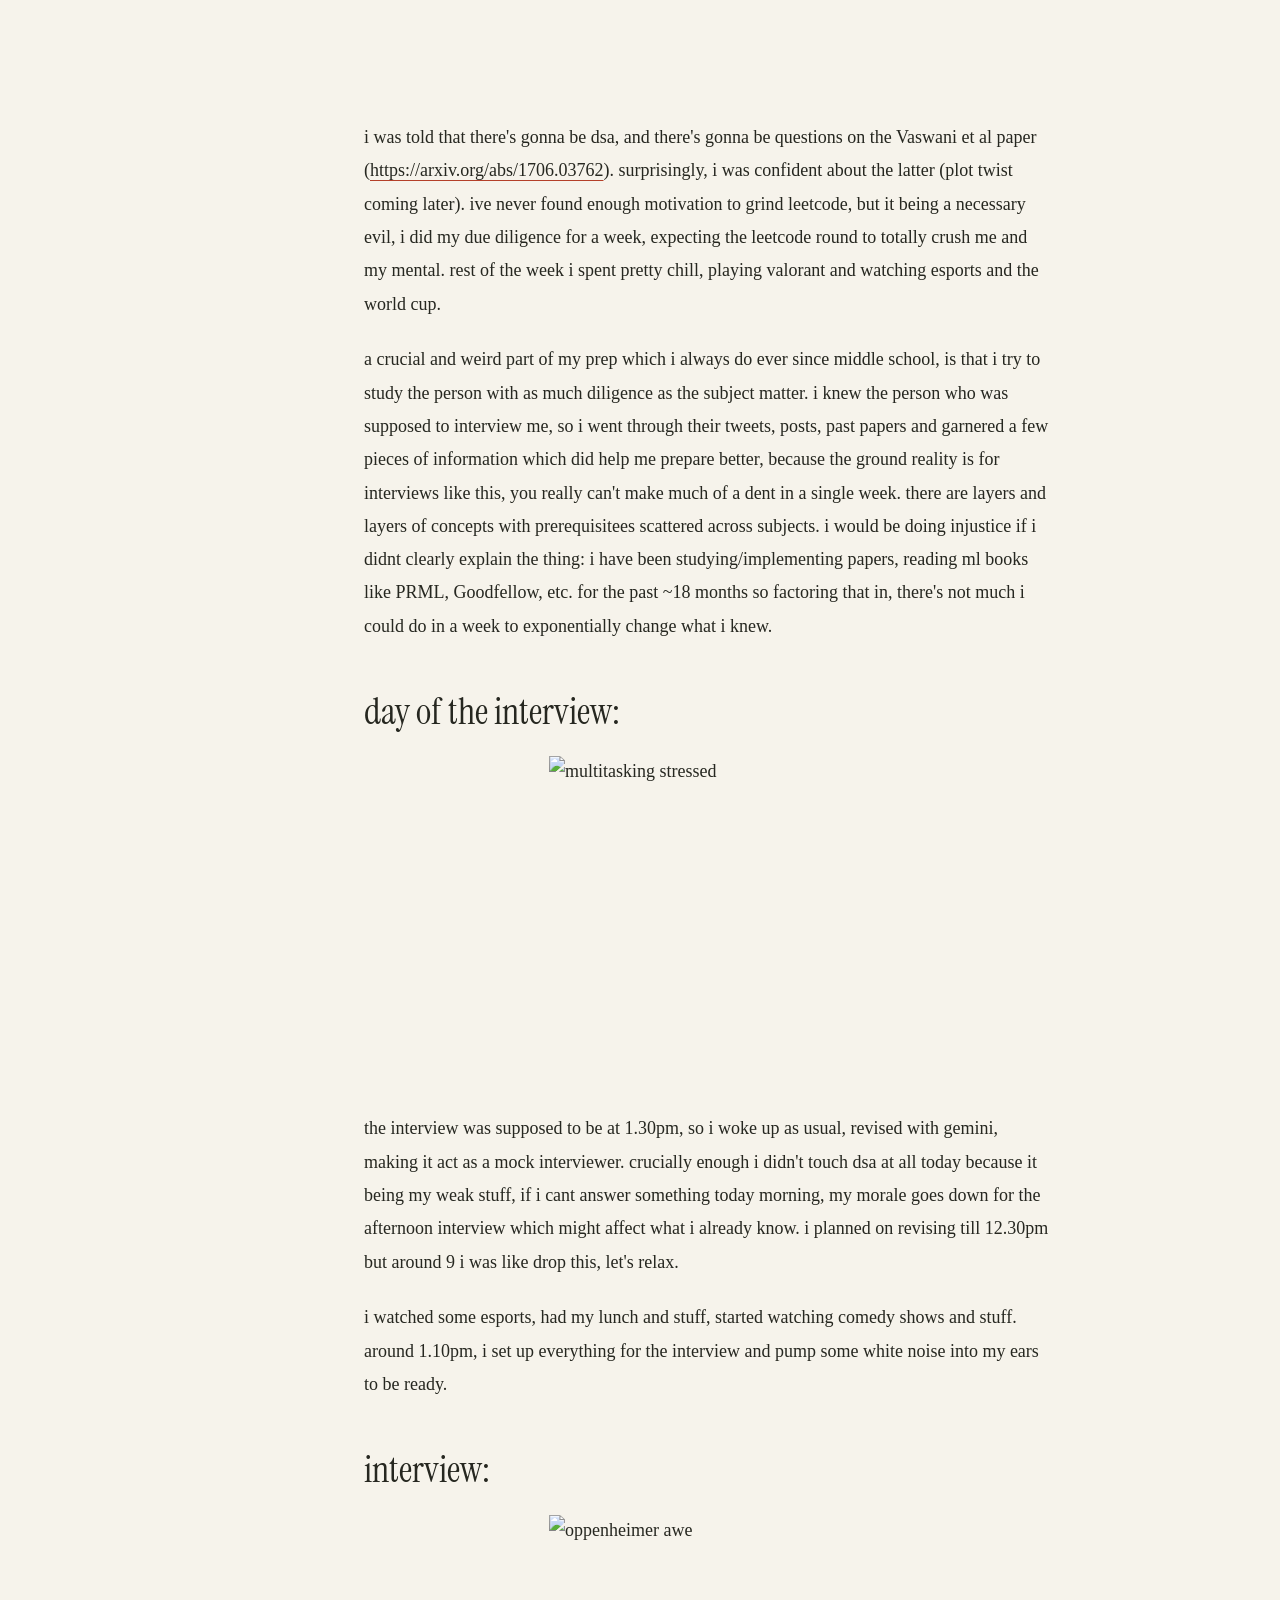
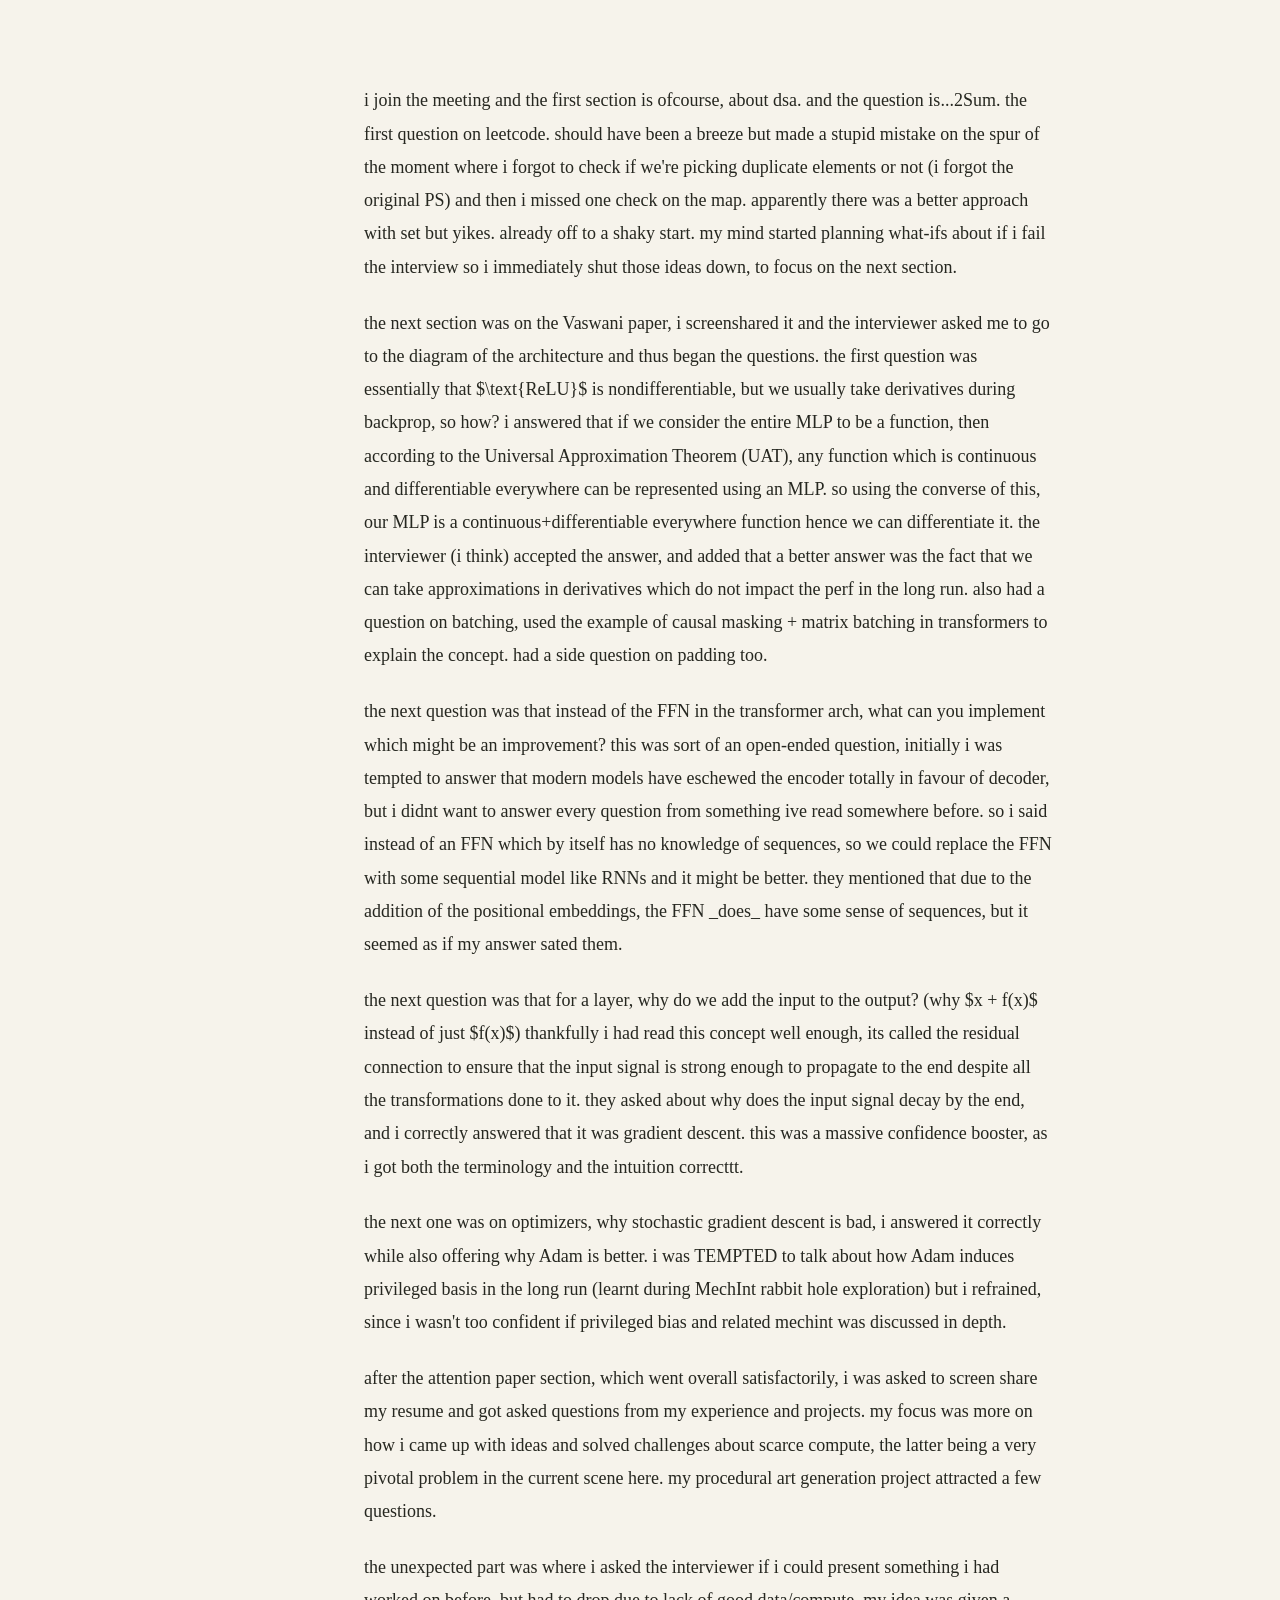
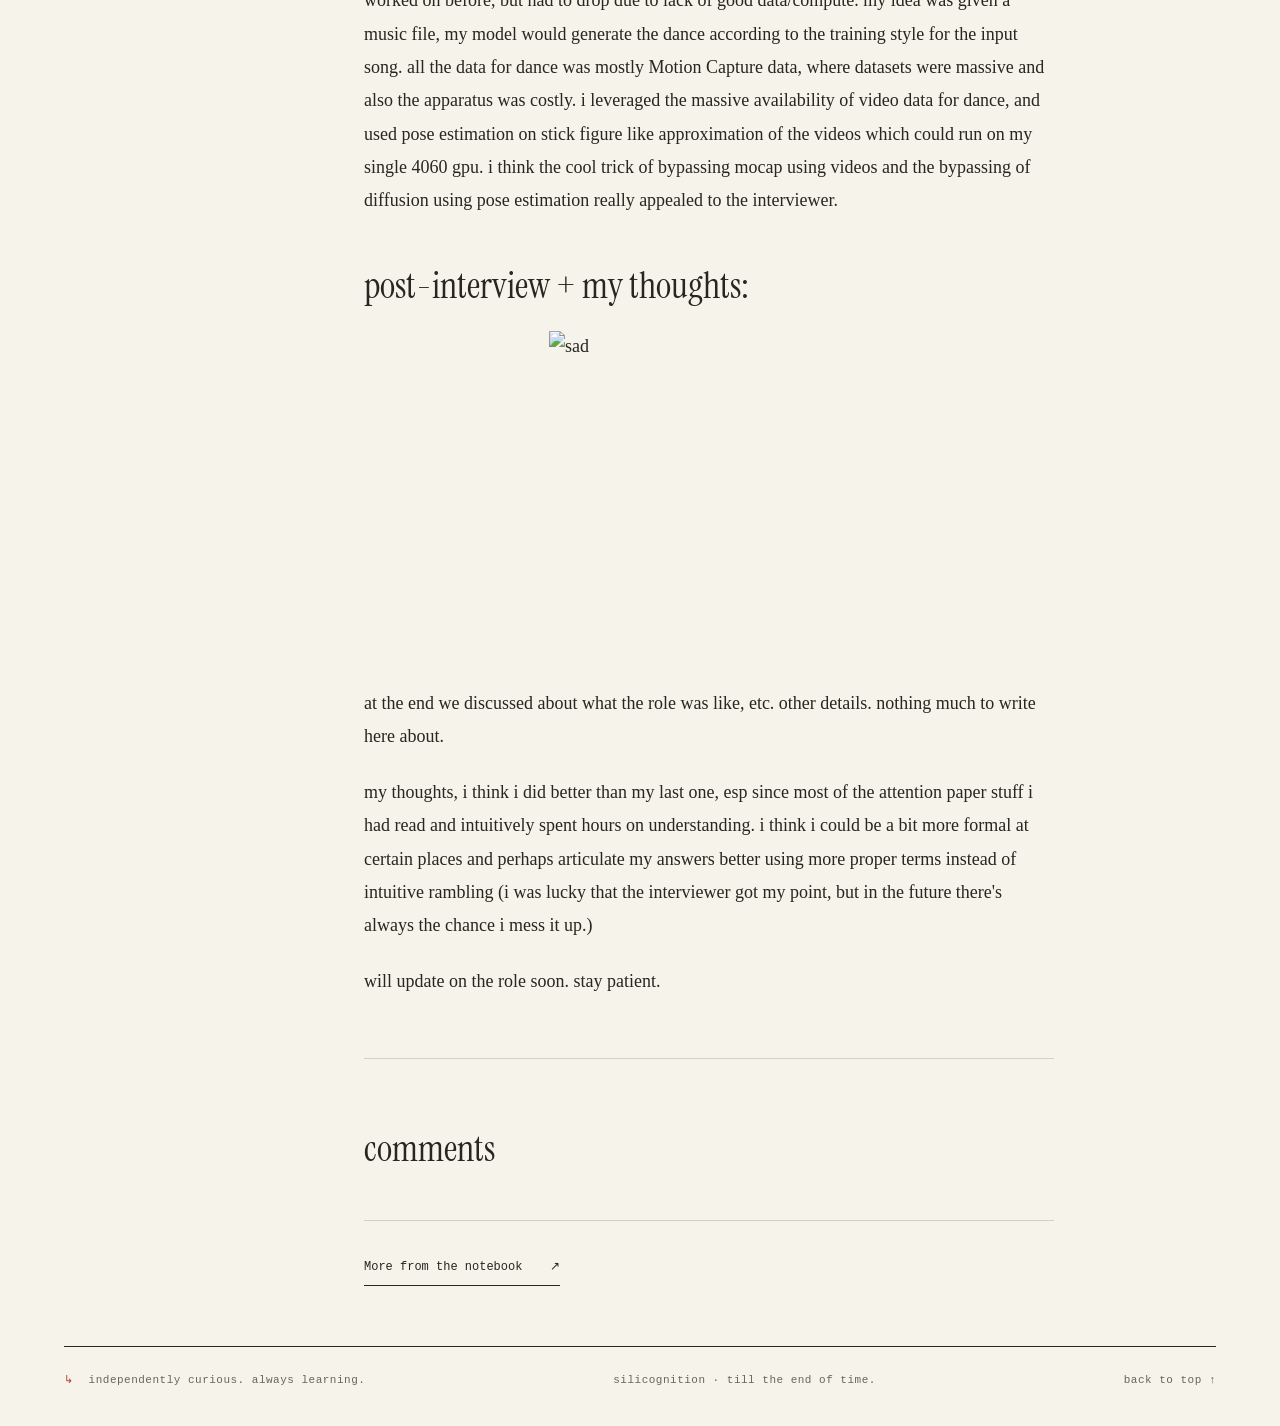
==== commit 482f7734: "ui revamp" ====
--- a/post1.html
+++ b/post1.html
@@ -1,25 +1,14 @@
 <!doctype html>
 <html lang="en">
-  <head>
-    <meta charset="utf-8" />
-    <meta name="viewport" content="width=device-width, initial-scale=1" />
-    <title>how a sophomore (me) answered questions on transformers, MoE, residual connections, etc.</title>
-    <link rel="preconnect" href="https://fonts.googleapis.com" />
-    <link rel="preconnect" href="https://fonts.gstatic.com" crossorigin />
-    <link href="https://fonts.googleapis.com/css2?family=Source+Serif+4:ital,opsz,wght@0,8..60,400;0,8..60,600;0,8..60,700;1,8..60,400&family=Inter:wght@400;500;600;700&family=JetBrains+Mono:wght@400;700&display=swap" rel="stylesheet" />
-    <link rel="stylesheet" href="styles.css" />
-    <link rel="icon" type="image/png" href="avatar.png" />
-    <style>
-      .post-gif {
-        display: block;
-        margin: 12px auto;
-        border: none;
-        width: 100%;
-        max-width: 320px;
-        height: auto;
-      }
-    </style>
-    <script>
+<head>
+<meta charset="utf-8"/>
+<meta content="width=device-width, initial-scale=1" name="viewport"/>
+<title>how a sophomore (me) answered questions on transformers, MoE, residual connections, etc.</title>
+
+<link href="styles.css" rel="stylesheet"/>
+<link href="favicon.svg" rel="icon" type="image/svg+xml"/>
+
+<script>
       window.MathJax = {
         tex: {
           inlineMath: [
@@ -32,166 +21,161 @@
           ]
         }
       };
-    </script>
-    <script
-      id="MathJax-script"
-      async
-      src="https://cdn.jsdelivr.net/npm/mathjax@3/es5/tex-mml-chtml.js"
-    ></script>
-    <script>
-      (function() {
-        var t = localStorage.getItem('theme') || 'light';
-        document.documentElement.setAttribute('data-theme', t);
-      })();
-    </script>
-  </head>
-  <script data-goatcounter="https://silicognition.goatcounter.com/count"
-        async src="//gc.zgo.at/count.js"></script>
-  <body>
-    <div class="page">
-      <button id="theme-toggle" class="theme-toggle" aria-label="Toggle dark/light mode">🌙</button>
-      <header class="paper-header">
-        <img src="avatar.png" alt="Avatar" class="avatar" />
-        <h1>how sophomore me answered questions on transformers, MoE &amp; residual connections</h1>
-        <p class="authors">an initiative by <a href="https://x.com/silicognition">me</a></p>
-        <p class="affiliation">all opinions are my own, not representing any institution :)</p>
-        <p class="date">March 8, 2026</p>
-        <p class="date"><a href="index.html">← back to home</a></p>
-        <hr />
-        <nav class="table-of-contents" style="margin-bottom: 2em;">
-          <strong>Table of Contents</strong>
-          <ul>
-            <li><a href="#introduction">introduction</a></li>
-            <li><a href="#prep-stage">prep stage (1 week until interview)</a></li>
-            <li><a href="#day-of">day of the interview</a></li>
-            <li><a href="#interview">interview</a></li>
-            <li><a href="#post-interview">post-interview + my thoughts</a></li>
-          </ul>
-        </nav>
-      </header>
 
-      <section class="abstract">
-        <img class="post-gif" src="https://media1.tenor.com/m/QC0MUZuwRhgAAAAd/daddy-big-job-interview.gif" alt="daddy's got a big job interview" />
-      </section>
+</script>
+<script async="" id="MathJax-script" src="https://cdn.jsdelivr.net/npm/mathjax@3/es5/tex-mml-chtml.js">
+</script>
+<meta name="description" content="how sophomore me answered questions on transformers, MoE &amp; residual connections — a personal research note by Aritro Shome.">
+<link rel="canonical" href="https://silicognition.is-a.dev/post1.html">
+<link rel="preload" href="assets/fonts/instrument-serif-normal.woff2" as="font" type="font/woff2" crossorigin>
+<script src="theme.js">
+</script>
+<script src="site.js" defer>
+</script>
+</head>
+<body id="top">
+<div class="page article-page"><a class="skip-link" href="#main-content">Skip to content</a>
+<header class="site-header"><a class="site-signature" href="index.html" aria-label="Silicognition home"><span class="signature-mark" aria-hidden="true">s.</span><span class="signature-copy">silicognition</span></a>
+<nav class="site-nav" aria-label="Main navigation"><a href="index.html#posts">Writing</a><a href="resources.html">Library</a><a class="about-nav" href="index.html#about">About</a><button id="theme-toggle" class="theme-toggle" type="button" aria-label="Switch to dark mode" aria-pressed="false" hidden><span class="theme-icon" aria-hidden="true"></span><span class="theme-label">Dark</span></button>
+</nav>
+</header>
+<header class="article-header"><a class="back-link" href="index.html#posts">← Back to the notebook</a>
+<p class="article-meta">01 / Field note &nbsp; / &nbsp; <time datetime="2026-03-08">08 March 2026</time> &nbsp; / &nbsp; 7 min read
+</p>
+<h1>how sophomore me answered questions on transformers, MoE &amp; residual connections
+</h1>
+<p class="authors">an initiative by <a href="https://x.com/silicognition">me</a>
+</p>
+<p class="affiliation">all opinions are my own, not representing any institution :)
+</p>
+</header>
+<div class="reading-layout">
+<aside class="contents-rail">
+<nav aria-label="Article contents" class="table-of-contents">
+<strong>Table of Contents</strong>
+<ul>
+<li><a href="#introduction">introduction</a>
+</li>
+<li><a href="#prep-stage">prep stage (1 week until interview)</a>
+</li>
+<li><a href="#day-of">day of the interview</a>
+</li>
+<li><a href="#interview">interview</a>
+</li>
+<li><a href="#post-interview">post-interview + my thoughts</a>
+</li>
+</ul>
+</nav>
+</aside>
+<div class="article-content">
+<section class="abstract">
+<img alt="daddy's got a big job interview" class="post-gif" decoding="async" loading="lazy" width="540" height="540" src="https://media1.tenor.com/m/QC0MUZuwRhgAAAAd/daddy-big-job-interview.gif"/>
+</section>
+<main class="paper-body" id="main-content" tabindex="-1">
+<section id="introduction">
+<h2>introduction:
+</h2>
+<p>
+            so i had the opportunity to attend an interview at one of the distinguished ai labs in my country. on monday, i had the vibe check meeting where basically i spoke for ~5mins about how i previously worked at Sarvam, and more or less it went swiftly. the main interview was today (as of writing this post) on saturday. here's how it went, my mental state, how i prepped for it, how i dealt with pressure and yes questions.
 
-      <main class="paper-body">
-        <section id="introduction">
-          <h2>introduction:</h2>
-          <p>
-            so i had the opportunity to attend an interview at one of the distinguished ai labs in my country. on monday, i had the vibe check meeting where basically i spoke for ~5mins about how i previously worked at Sarvam, and more or less it went swiftly. the main interview was today (as of writing this post) on saturday. here's how it went, my mental state, how i prepped for it, how i dealt with pressure and yes questions.
-          </p>
-        </section>
+</p>
+</section>
+<section id="prep-stage">
+<h2>prep stage (1 week until interview):
+</h2>
+<img alt="teddy bear studying" class="post-gif" decoding="async" loading="lazy" width="374" height="374" src="https://media1.tenor.com/m/CTHWI0OWQaoAAAAd/school-college.gif"/>
+<p>
+            i was told that there's gonna be dsa, and there's gonna be questions on the Vaswani et al paper (<a href="https://arxiv.org/abs/1706.03762">https://arxiv.org/abs/1706.03762</a>). surprisingly, i was confident about the latter (plot twist coming later). ive never found enough motivation to grind leetcode, but it being a necessary evil, i did my due diligence for a week, expecting the leetcode round to totally crush me and my mental. rest of the week i spent pretty chill, playing valorant and watching esports and the world cup.
 
-        <section id="prep-stage">
-          <h2>prep stage (1 week until interview):</h2>
-          <img class="post-gif" src="https://media1.tenor.com/m/CTHWI0OWQaoAAAAd/school-college.gif" alt="teddy bear studying" />
-          <p>
-            i was told that there's gonna be dsa, and there's gonna be questions on the Vaswani et al paper (<a href="https://arxiv.org/abs/1706.03762">https://arxiv.org/abs/1706.03762</a>). surprisingly, i was confident about the latter (plot twist coming later). ive never found enough motivation to grind leetcode, but it being a necessary evil, i did my due diligence for a week, expecting the leetcode round to totally crush me and my mental. rest of the week i spent pretty chill, playing valorant and watching esports and the world cup.
-          </p>
-          <p>
+</p>
+<p>
             a crucial and weird part of my prep which i always do ever since middle school, is that i try to study the person with as much diligence as the subject matter. i knew the person who was supposed to interview me, so i went through their tweets, posts, past papers and garnered a few pieces of information which did help me prepare better, because the ground reality is for interviews like this, you really can't make much of a dent in a single week. there are layers and layers of concepts with prerequisitees scattered across subjects. i would be doing injustice if i didnt clearly explain the thing: i have been studying/implementing papers, reading ml books like PRML, Goodfellow, etc. for the past ~18 months so factoring that in, there's not much i could do in a week to exponentially change what i knew.
-          </p>
-        </section>
 
-        <section id="day-of">
-          <h2>day of the interview:</h2>
-          <img class="post-gif" src="https://media.tenor.com/ODyP3_5SfpEAAAAj/jagyasini-jagyasini-singh.gif" alt="multitasking stressed" />
-          <p>
+</p>
+</section>
+<section id="day-of">
+<h2>day of the interview:
+</h2>
+<img alt="multitasking stressed" class="post-gif" decoding="async" loading="lazy" width="200" height="200" src="https://media.tenor.com/ODyP3_5SfpEAAAAj/jagyasini-jagyasini-singh.gif"/>
+<p>
             the interview was supposed to be at 1.30pm, so i woke up as usual, revised with gemini, making it act as a mock interviewer. crucially enough i didn't touch dsa at all today because it being my weak stuff, if i cant answer something today morning, my morale goes down for the afternoon interview which might affect what i already know. i planned on revising till 12.30pm but around 9 i was like drop this, let's relax.
-          </p>
-          <p>
+
+</p>
+<p>
             i watched some esports, had my lunch and stuff, started watching comedy shows and stuff. around 1.10pm, i set up everything for the interview and pump some white noise into my ears to be ready.
-          </p>
-        </section>
 
-        <section id="interview">
-          <h2>interview: </h2>
-          <img class="post-gif" src="https://media1.tenor.com/m/qDvLEFO5bAkAAAAd/oppenheimer-nuclear-explosion-bright-lights-awe.gif" alt="oppenheimer awe" />
-          <p>
+</p>
+</section>
+<section id="interview">
+<h2>interview:
+</h2>
+<img alt="oppenheimer awe" class="post-gif" decoding="async" loading="lazy" width="374" height="156" src="https://media1.tenor.com/m/qDvLEFO5bAkAAAAd/oppenheimer-nuclear-explosion-bright-lights-awe.gif"/>
+<p>
             i join the meeting and the first section is ofcourse, about dsa. and the question is...2Sum. the first question on leetcode. should have been a breeze but made a stupid mistake on the spur of the moment where i forgot to check if we're picking duplicate elements or not (i forgot the original PS) and then i missed one check on the map. apparently there was a better approach with set but yikes. already off to a shaky start. my mind started planning what-ifs about if i fail the interview so i immediately shut those ideas down, to focus on the next section.
-          </p>
-          <p>
+
+</p>
+<p>
             the next section was on the Vaswani paper, i screenshared it and the interviewer asked me to go to the diagram of the architecture and thus began the questions. the first question was essentially that $\text{ReLU}$ is nondifferentiable, but we usually take derivatives during backprop, so how? i answered that if we consider the entire MLP to be a function, then according to the Universal Approximation Theorem (UAT), any function which is continuous and differentiable everywhere can be represented using an MLP. so using the converse of this, our MLP is a continuous+differentiable everywhere function hence we can differentiate it. the interviewer (i think) accepted the answer, and added that a better answer was the fact that we can take approximations in derivatives which do not impact the perf in the long run. also had a question on batching, used the example of causal masking + matrix batching in transformers to explain the concept. had a side question on padding too.
-          </p>
-          <p>
+
+</p>
+<p>
             the next question was that instead of the FFN in the transformer arch, what can you implement which might be an improvement? this was sort of an open-ended question, initially i was tempted to answer that modern models have eschewed the encoder totally in favour of decoder, but i didnt want to answer every question from something ive read somewhere before. so i said instead of an FFN which by itself has no knowledge of sequences, so we could replace the FFN with some sequential model like RNNs and it might be better. they mentioned that due to the addition of the positional embeddings, the FFN _does_ have some sense of sequences, but it seemed as if my answer sated them.
-          </p>
-          <p>
+
+</p>
+<p>
             the next question was that for a layer, why do we add the input to the output? (why $x + f(x)$ instead of just $f(x)$) thankfully i had read this concept well enough, its called the residual connection to ensure that the input signal is strong enough to propagate to the end despite all the transformations done to it. they asked about why does the input signal decay by the end, and i correctly answered that it was gradient descent. this was a massive confidence booster, as i got both the terminology and the intuition correcttt.
-          </p>
-          <p>
+
+</p>
+<p>
             the next one was on optimizers, why stochastic gradient descent is bad, i answered it correctly while also offering why Adam is better. i was TEMPTED to talk about how Adam induces privileged basis in the long run (learnt during MechInt rabbit hole exploration) but i refrained, since i wasn't too confident if privileged bias and related mechint was discussed in depth.
-          </p>
-          <p>
-            after the attention paper section, which went overall satisfactorily, i was asked to screen share my resume and got asked questions from my experience and projects. my focus was more on how i came up with ideas and solved challenges about scarce compute, the latter being a very pivotal problem in the current scene here. my procedural art generation project attracted a few questions. 
-          </p>
-          <p>
+
+</p>
+<p>
+            after the attention paper section, which went overall satisfactorily, i was asked to screen share my resume and got asked questions from my experience and projects. my focus was more on how i came up with ideas and solved challenges about scarce compute, the latter being a very pivotal problem in the current scene here. my procedural art generation project attracted a few questions.
+
+</p>
+<p>
             the unexpected part was where i asked the interviewer if i could present something i had worked on before, but had to drop due to lack of good data/compute. my idea was given a music file, my model would generate the dance according to the training style for the input song. all the data for dance was mostly Motion Capture data, where datasets were massive and also the apparatus was costly. i leveraged the massive availability of video data for dance, and used pose estimation on stick figure like approximation of the videos which could run on my single 4060 gpu. i think the cool trick of bypassing mocap using videos and the bypassing of diffusion using pose estimation really appealed to the interviewer.
-          </p>
-        </section>
 
-        <section id="post-interview">
-          <h2>post-interview + my thoughts:</h2>
-          <img class="post-gif" src="https://media1.tenor.com/m/bnWnP0WBTmAAAAAd/sad.gif" alt="sad" />
-          <p>
+</p>
+</section>
+<section id="post-interview">
+<h2>post-interview + my thoughts:
+</h2>
+<img alt="sad" class="post-gif" decoding="async" loading="lazy" width="374" height="374" src="https://media1.tenor.com/m/bnWnP0WBTmAAAAAd/sad.gif"/>
+<p>
             at the end we discussed about what the role was like, etc. other details. nothing much to write here about.
-          </p>
-          <p>
+
+</p>
+<p>
             my thoughts, i think i did better than my last one, esp since most of the attention paper stuff i had read and intuitively spent hours on understanding. i think i could be a bit more formal at certain places and perhaps articulate my answers better using more proper terms instead of intuitive rambling (i was lucky that the interviewer got my point, but in the future there's always the chance i mess it up.)
-          </p>
-          <p>
+
+</p>
+<p>
             will update on the role soon. stay patient.
-          </p>
-        </section>
-      </main>
 
-      <section class="paper-body" style="margin-top: 2em; border-top: 1px solid var(--rule); padding-top: 1.5em;">
-        <h2>comments</h2>
-        <div id="giscus-container"></div>
-        <script>
-          (function() {
-            var theme = document.documentElement.getAttribute('data-theme') === 'dark' ? 'dark' : 'light';
-            var s = document.createElement('script');
-            s.src = 'https://giscus.app/client.js';
-            s.setAttribute('data-repo', 'sortira/silicognition');
-            s.setAttribute('data-repo-id', 'R_kgDORMWBIQ');
-            s.setAttribute('data-category', 'General');
-            s.setAttribute('data-category-id', 'DIC_kwDORMWBIc4C37E9');
-            s.setAttribute('data-mapping', 'pathname');
-            s.setAttribute('data-strict', '0');
-            s.setAttribute('data-reactions-enabled', '1');
-            s.setAttribute('data-emit-metadata', '0');
-            s.setAttribute('data-input-position', 'bottom');
-            s.setAttribute('data-theme', theme);
-            s.setAttribute('data-lang', 'en');
-            s.setAttribute('crossorigin', 'anonymous');
-            s.async = true;
-            document.getElementById('giscus-container').appendChild(s);
-          })();
-        </script>
-      </section>
-    </div>
-    <script>
-      function updateGiscusTheme(theme) {
-        var frame = document.querySelector('iframe.giscus-frame');
-        if (!frame) return;
-        frame.contentWindow.postMessage(
-          { giscus: { setConfig: { theme: theme === 'dark' ? 'dark' : 'light' } } },
-          'https://giscus.app'
-        );
-      }
-      (function() {
-        var btn = document.getElementById('theme-toggle');
-        var cur = document.documentElement.getAttribute('data-theme') || 'light';
-        btn.textContent = cur === 'dark' ? '\u2600\uFE0F' : '\uD83C\uDF19';
-        btn.addEventListener('click', function() {
-          var next = document.documentElement.getAttribute('data-theme') === 'dark' ? 'light' : 'dark';
-          document.documentElement.setAttribute('data-theme', next);
-          localStorage.setItem('theme', next);
-          btn.textContent = next === 'dark' ? '\u2600\uFE0F' : '\uD83C\uDF19';
-          updateGiscusTheme(next);
-        });
-      })();
-    </script>
-  </body>
+</p>
+</section>
+</main>
+<section class="paper-body comments">
+<h2>comments
+</h2>
+<div id="giscus-container">
+</div>
+</section>
+<div class="article-end"><a class="text-link" href="index.html#posts">More from the notebook <span aria-hidden="true">↗</span></a>
+</div>
+</div>
+</div>
+<footer class="site-footer">
+<p><span class="footer-mark" aria-hidden="true">↳</span> independently curious. always learning.
+</p>
+<p><a href="https://x.com/silicognition">silicognition</a> · till the end of time.
+</p>
+<a href="#top">back to top ↑</a>
+</footer>
+</div>
+<script data-goatcounter="https://silicognition.goatcounter.com/count" async src="https://gc.zgo.at/count.js">
+</script>
+</body>
 </html>
--- a/styles.css
+++ b/styles.css
@@ -1,311 +1,182 @@
-:root {
-  --bg: #fafaf7;
-  --ink: #1a1a1a;
-  --muted: #4a4a4a;
-  --soft: #6b7280;
-  --accent: #2c5282;
-  --accent-hover: #3a7ca5;
-  --rule: rgba(44, 82, 130, 0.18);
-  --chip-bg: rgba(44, 82, 130, 0.07);
-  --chip-border: rgba(44, 82, 130, 0.22);
-  --code-bg: #f0ede4;
-  --banner-bg: rgba(44, 82, 130, 0.045);
-  --banner-border: rgba(44, 82, 130, 0.16);
+@font-face { font-family: 'Instrument Serif'; src: url('assets/fonts/instrument-serif-normal.woff2') format('woff2'); font-style: normal; font-weight: 400; font-display: swap; }
+@font-face { font-family: 'Instrument Serif'; src: url('assets/fonts/instrument-serif-italic.woff2') format('woff2'); font-style: italic; font-weight: 400; font-display: swap; }
+/* Paper, ink, vermilion, expressive serif, mono marginalia, asymmetric grid,
+   and rules instead of containers: seven decisions, one visual language. */
+:root { color-scheme: light; --bg: #f6f3eb; --ink: #262720; --muted: #65665c; --accent: #b44029; --rule: #d3d0c5; --code-bg: #eeebe2; --serif: 'Instrument Serif', 'Times New Roman', serif; --body: Georgia, 'Times New Roman', serif; --sans: Arial, Helvetica, sans-serif; --mono: 'SFMono-Regular', Consolas, 'Liberation Mono', monospace; }
+[data-theme='dark'] { color-scheme: dark; --bg: #20221f; --ink: #eeece2; --muted: #aeafa3; --accent: #ef947c; --rule: #45473e; --code-bg: #2b2d28; }
+* { box-sizing: border-box; }
+html { scroll-behavior: smooth; scroll-padding-top: 32px; -webkit-text-size-adjust: 100%; }
+body { margin: 0; background: var(--bg); color: var(--ink); font: 18px/1.75 var(--body); }
+::selection { background: var(--accent); color: var(--bg); }
+a { color: inherit; text-decoration-thickness: 1px; text-underline-offset: 4px; }
+a:hover { color: var(--accent); }
+a, button { -webkit-tap-highlight-color: transparent; }
+:focus-visible { outline: 2px solid var(--accent); outline-offset: 5px; }
+button { color: inherit; font: inherit; }
+[hidden] { display: none !important; }
+p { margin: 0 0 1.25em; }
+h1, h2, h3, h4 { margin: 0; line-height: 1.12; }
+h1, h2 { font-family: var(--serif); font-weight: 400; }
+ul, ol { padding-left: 1.35em; }
+li { margin-bottom: .55em; }
+hr { border: 0; border-top: 1px solid var(--rule); }
+img { max-width: 100%; height: auto; }
+.page { max-width: 1328px; padding: 0 64px; margin: auto; }
+.skip-link { position: absolute; left: 24px; top: -100px; z-index: 10; padding: 8px 16px; background: var(--ink); color: var(--bg); }
+.skip-link:focus { top: 12px; }
+.eyebrow, .site-nav, .theme-toggle, .section-label, .entry-meta, .entry-number, .site-footer, .article-meta, .table-of-contents, .back-link { font-family: var(--mono); font-size: 11px; line-height: 1.5; font-weight: 400; letter-spacing: .045em; }
+.eyebrow, .section-label { text-transform: uppercase; }
+.eyebrow { color: var(--muted); }
+.site-header { min-height: 91px; display: flex; align-items: center; justify-content: space-between; gap: 24px; border-bottom: 1px solid var(--ink); }
+.site-signature { display: flex; align-items: center; gap: 14px; text-decoration: none; }
+.signature-mark { color: var(--accent); font: italic 36px/1 var(--serif); }
+.signature-copy { font: 10px/1.5 var(--mono); letter-spacing: .09em; text-transform: uppercase; }
+.site-nav { display: flex; align-items: center; gap: 30px; }
+.site-nav a { text-decoration: none; padding: 14px 0; }
+.site-nav a:hover { text-decoration: underline; }
+.theme-toggle { display: inline-flex; align-items: center; gap: 9px; padding: 12px 0 12px 24px; min-height: 44px; border: 0; border-left: 1px solid var(--rule); background: transparent; cursor: pointer; }
+.theme-toggle:hover { color: var(--accent); }
+.theme-icon { width: 12px; height: 12px; border: 1px solid currentColor; border-radius: 50%; background: linear-gradient(90deg, currentColor 50%, transparent 50%); }
+.masthead { padding-top: 37px; }
+.masthead h1 { font-size: clamp(80px, 14.5vw, 194px); line-height: .95; letter-spacing: -.047em; margin-left: -.025em; }
+.masthead h1 span { color: var(--accent); }
+.masthead-caption { display: flex; justify-content: space-between; gap: 20px; margin-top: 28px; padding-bottom: 22px; border-bottom: 1px solid var(--rule); }
+.masthead-caption p { margin: 0; }
+.intro { display: grid; grid-template-columns: 1fr 2fr; gap: 40px; padding: 45px 0 59px; }
+.intro .section-label { color: var(--muted); padding-top: 9px; }
+.intro-text { max-width: 690px; }
+.intro-lead { font: 400 clamp(30px, 3.1vw, 43px)/1.18 var(--serif); letter-spacing: -.012em; margin-bottom: 18px; }
+.intro-lead em { color: var(--accent); }
+.intro-sub { font: 14px/1.65 var(--sans); color: var(--muted); max-width: 520px; margin: 0; }
+.featured { display: grid; grid-template-columns: 1fr 2fr; gap: 40px; padding: 33px 0 42px; border-top: 1px solid var(--ink); border-bottom: 1px solid var(--ink); }
+.featured-side { display: flex; flex-direction: column; justify-content: space-between; gap: 28px; }
+.featured-side .section-label { color: var(--accent); }
+.feature-number { font: italic 104px/.9 var(--serif); color: var(--accent); }
+.feature-number sup { font: 11px var(--mono); vertical-align: top; position: relative; top: 12px; margin-left: 7px; }
+.entry-meta { display: flex; flex-wrap: wrap; gap: 9px 22px; color: var(--muted); text-transform: uppercase; }
+.featured h2 { font-size: clamp(46px, 5.7vw, 76px); letter-spacing: -.025em; margin: 19px 0; max-width: 640px; }
+.featured h2 a { text-decoration: none; }
+.featured h2 em { font-weight: 400; }
+.featured-description { font: 15px/1.75 var(--sans); color: var(--muted); max-width: 510px; }
+.text-link { display: inline-flex; align-items: center; gap: 28px; font: 12px/1.6 var(--mono); text-decoration: none; border-bottom: 1px solid var(--ink); padding: 8px 0; }
+.text-link span { transition: transform .18s ease; }
+.text-link:hover span { transform: translateX(4px); }
+.archive { padding-top: 57px; }
+.section-heading { display: flex; justify-content: space-between; align-items: baseline; gap: 20px; margin-bottom: 24px; }
+.section-heading h2 { font-size: 36px; }
+.archive-list { list-style: none; padding: 0; margin: 0; }
+.archive-list li { margin: 0; border-top: 1px solid var(--rule); }
+.archive-list li:last-child { border-bottom: 1px solid var(--rule); }
+.archive-link { display: grid; grid-template-columns: 48px 1fr 128px 20px; gap: 20px; align-items: baseline; text-decoration: none; padding: 26px 0; }
+.entry-number { color: var(--accent); }
+.archive-title { font: 26px/1.2 var(--serif); max-width: 710px; }
+.archive-link time { color: var(--muted); font: 10px/1.5 var(--mono); text-align: right; text-transform: uppercase; }
+.entry-arrow { font-family: var(--sans); transition: transform .18s; }
+.archive-link:hover .entry-arrow { transform: translate(3px,-3px); }
+.about { display: grid; grid-template-columns: 1fr 2fr; gap: 40px; padding-top: 90px; }
+.about-heading h2 { font-size: 50px; margin: 17px 0 24px; }
+.about-heading .avatar { width: 48px; height: 48px; border-radius: 50%; display: block; margin-bottom: 12px; filter: grayscale(1); }
+.about-heading p { font: 12px/1.6 var(--mono); max-width: 200px; color: var(--muted); }
+.about-content { max-width: 690px; min-width: 0; }
+.about-content section { padding-bottom: 30px; margin-bottom: 30px; border-bottom: 1px solid var(--rule); }
+.about-content h2 { font-size: 31px; margin-bottom: 23px; }
+.about-content p, .about-content li { font-size: 16px; line-height: 1.85; }
+.about-content li { margin-bottom: 12px; }
+.contact-list { display: flex; flex-wrap: wrap; gap: 8px 26px; list-style: none; padding: 0; }
+.contact-list a { display: inline-block; padding: 10px 0; }
+.site-footer { display: flex; justify-content: space-between; flex-wrap: wrap; gap: 20px; padding: 25px 0 38px; margin-top: 60px; border-top: 1px solid var(--ink); color: var(--muted); }
+.site-footer p { margin: 0; }
+.site-footer a { text-decoration: none; }
+.footer-mark { color: var(--accent); margin-right: 8px; }
+/* Reading surface: prose, equations and figures share a comfortable measure. */
+.article-page .site-signature .signature-copy { font: 30px/1 var(--serif); text-transform: none; letter-spacing: -.02em; }
+.article-header { max-width: 920px; padding: 48px 0 44px; }
+.back-link { display: inline-block; color: var(--muted); margin-bottom: 38px; text-decoration: none; padding: 6px 0; }
+.article-meta { color: var(--accent); text-transform: uppercase; margin: 0 0 18px; }
+.article-header h1 { font-size: clamp(44px, 5.7vw, 76px); letter-spacing: -.025em; text-wrap: balance; }
+.article-deck { display: block; max-width: 760px; font-size: .52em; line-height: 1.25; letter-spacing: 0; margin-top: 20px; color: var(--muted); }
+.article-header .authors { font: 14px/1.6 var(--sans); margin: 25px 0 5px; }
+.article-header .affiliation { font: 12px/1.6 var(--sans); color: var(--muted); margin: 0; }
+.reading-layout { display: grid; grid-template-columns: 232px minmax(0, 690px); gap: 68px; border-top: 1px solid var(--ink); padding-top: 34px; align-items: start; }
+.contents-rail { position: sticky; top: 32px; max-height: calc(100vh - 64px); overflow: auto; }
+.table-of-contents { margin: 0; }
+.table-of-contents strong { font-size: 10px; text-transform: uppercase; color: var(--muted); letter-spacing: .1em; font-weight: 400; }
+.table-of-contents ul { list-style: none; padding: 0; margin: 20px 0 0; }
+.table-of-contents li { margin: 0 0 14px; }
+.table-of-contents a { display: block; text-decoration: none; color: var(--muted); border-left: 1px solid var(--rule); padding: 4px 0 4px 14px; }
+.table-of-contents a:hover, .table-of-contents a[aria-current] { border-color: var(--accent); color: var(--accent); }
+.article-content { min-width: 0; }
+.paper-body, .abstract { overflow-wrap: anywhere; }
+.paper-body section { margin-bottom: 48px; }
+.paper-body h2 { font-size: 37px; margin: 44px 0 24px; }
+.paper-body section:first-child h2 { margin-top: 0; }
+.paper-body h3 { font: 600 20px/1.4 var(--sans); margin: 32px 0 16px; }
+.paper-body h4 { font: 600 16px/1.5 var(--sans); margin: 26px 0 16px; }
+.paper-body a { text-decoration-color: var(--accent); }
+.paper-body p, .paper-body li { line-height: 1.85; }
+.paper-body li { margin-bottom: 13px; }
+.paper-body section#note { font: 14px/1.8 var(--sans); padding-bottom: 23px; border-bottom: 1px solid var(--rule); color: var(--muted); }
+.post-image { display: block; width: 100%; height: auto; margin: 32px auto; }
+.post-gif { display: block; width: 100%; max-width: 320px; height: auto; margin: 24px auto 36px; }
+code, pre { font-family: var(--mono); font-size: .8em; }
+code { background: var(--code-bg); padding: 3px 5px; }
+pre { font-size: 13px; line-height: 1.75; padding: 24px; margin: 28px 0; background: var(--code-bg); border: 1px solid var(--rule); overflow-x: auto; tab-size: 2; }
+pre code { font-size: inherit; padding: 0; background: transparent; }
+blockquote { margin: 30px 0; padding: 8px 0 8px 24px; border-left: 2px solid var(--accent); color: var(--muted); }
+blockquote p:last-child { margin-bottom: 0; }
+table { display: block; width: 100%; overflow-x: auto; border-collapse: collapse; margin: 28px 0; font: 14px/1.7 var(--sans); }
+th, td { padding: 12px 16px; border-bottom: 1px solid var(--rule); text-align: left; }
+th { font-weight: 600; }
+mjx-container[display='true'] { display: block; max-width: 100%; overflow-x: auto; overflow-y: hidden; padding: 12px 0; }
+.references { font-size: 15px; border-top: 1px solid var(--rule); padding-top: 24px; }
+.comments { margin-top: 60px; padding-top: 25px; border-top: 1px solid var(--rule); }
+.resource-section { margin: 28px 0; }
+.resource-list { list-style: none; padding: 0; }
+.resource-list li { padding: 16px 0; border-bottom: 1px solid var(--rule); }
+.resource-list a { font: 13px/1.7 var(--mono); }
+.resource-description { display: block; margin-top: 7px; color: var(--muted); font: 14px/1.7 var(--sans); }
+.article-end { border-top: 1px solid var(--rule); padding-top: 28px; margin-top: 50px; }
+@media (min-width: 1500px) { .page { padding: 0 48px; } }
+@media (max-width: 1000px) {
+ .page { padding: 0 36px; } .site-nav { gap: 22px; }
+ .reading-layout { grid-template-columns: 180px minmax(0, 1fr); gap: 36px; }
+ .intro, .featured, .about { grid-template-columns: 1fr 2.2fr; gap: 30px; }
 }
-
-[data-theme="dark"] {
-  --bg: #1a1a1a;
-  --ink: #e6e6e6;
-  --muted: #b0b0b0;
-  --soft: #888;
-  --accent: #7eb8f7;
-  --accent-hover: #a6cdfa;
-  --rule: rgba(126, 184, 247, 0.22);
-  --chip-bg: rgba(126, 184, 247, 0.10);
-  --chip-border: rgba(126, 184, 247, 0.28);
-  --code-bg: #252525;
-  --banner-bg: rgba(126, 184, 247, 0.06);
-  --banner-border: rgba(126, 184, 247, 0.20);
+@media (max-width: 720px) {
+ .page { padding: 0 22px; } .site-header { min-height: 77px; gap: 12px; }
+ .signature-copy { display: none; } .site-nav { gap: 21px; font-size: 10px; }
+ .theme-toggle { padding-left: 16px; font-size: 10px; gap: 7px; }
+ .masthead { padding-top: 35px; } .masthead h1 { font-size: clamp(72px, 16.3vw, 118px); }
+ .masthead-caption { margin-top: 23px; gap: 16px; } .masthead-caption .eyebrow { font-size: 9px; max-width: 160px; }
+ .masthead-caption .eyebrow:last-child { text-align: right; }
+ .intro { grid-template-columns: 1fr; gap: 20px; padding: 28px 0 36px; } .intro .section-label { padding: 0; }
+ .intro-lead { font-size: 32px; } .intro-lead br { display: none; } .intro-sub { font-size: 13px; }
+ .featured { grid-template-columns: 1fr; gap: 24px; padding: 25px 0 30px; }
+ .featured-side { flex-direction: row; align-items: center; } .feature-number { font-size: 42px; }
+ .feature-number sup { top: 3px; font-size: 9px; } .featured h2 { font-size: 49px; margin: 16px 0; }
+ .featured-description { font-size: 14px; } .entry-meta { font-size: 10px; }
+ .archive { padding-top: 36px; } .section-heading h2 { font-size: 32px; } .section-heading .eyebrow { font-size: 9px; }
+ .archive-link { grid-template-columns: 26px 1fr 16px; gap: 7px 13px; padding: 23px 0; }
+ .archive-title { font-size: 25px; } .archive-link time { grid-column: 2; grid-row: 2; text-align: left; margin-top: 5px; }
+ .entry-arrow { grid-column: 3; grid-row: 1; }
+ .about { display: block; padding-top: 57px; } .about-heading { margin-bottom: 35px; }
+ .about-heading h2 { font-size: 44px; margin: 14px 0 20px; } .about-heading .avatar { float: left; margin-right: 15px; }
+ .about-heading p { max-width: none; min-height: 48px; } .about-content h2 { font-size: 30px; }
+ .site-footer { margin-top: 30px; font-size: 10px; }
+ .article-page .site-signature .signature-copy { display: block; font-size: 26px; }
+ .article-page .signature-mark { display: none; } .article-page .site-nav { gap: 15px; } .article-page .site-nav .about-nav { display: none; }
+ .article-header { padding: 28px 0 30px; } .back-link { margin-bottom: 24px; } .article-header h1 { font-size: 45px; } .article-meta { font-size: 10px; }
+ .reading-layout { display: block; padding-top: 24px; } .contents-rail { position: static; max-height: none; margin-bottom: 30px; }
+ .table-of-contents ul { margin-top: 15px; columns: 2; column-gap: 18px; } .table-of-contents li { break-inside: avoid; margin-bottom: 9px; }
+ .table-of-contents a { padding: 8px 0 8px 10px; } .article-content { font-size: 17px; }
+ .paper-body h2 { font-size: 33px; } pre { padding: 16px; font-size: 12px; }
 }
-
-*,
-*::before,
-*::after {
-  box-sizing: border-box;
-  margin: 0;
-  padding: 0;
+@media (prefers-reduced-motion: reduce) {
+ html { scroll-behavior: auto; } *, *::before, *::after { transition: none !important; animation: none !important; }
 }
-
-html {
-  scroll-behavior: smooth;
-  background-color: var(--bg);
-  min-height: 100%;
-  -webkit-text-size-adjust: 100%;
+@media print {
+ :root, [data-theme='dark'] { --bg: white; --ink: black; --muted: #444; --rule: #ccc; --accent: #333; }
+ .page { max-width: none; padding: 0; } .site-header, .contents-rail, .theme-toggle, .skip-link, .comments, .back-link, .article-end { display: none; }
+ .reading-layout { display: block; } .article-header h1 { font-size: 36pt; } body { font-size: 11pt; }
+ pre, blockquote, img { break-inside: avoid; }
 }
-
-body {
-  font-family: 'Source Serif 4', 'Source Serif Pro', Georgia, 'Times New Roman', Times, serif;
-  font-size: 15px;
-  line-height: 1.6;
-  color: var(--ink);
-  background: var(--bg);
-  margin: 0;
-  transition: background-color 0.2s, color 0.2s;
-}
-
-a {
-  color: var(--accent);
-  text-decoration: underline;
-  text-decoration-thickness: 1px;
-  text-underline-offset: 2.5px;
-}
-
-a:hover {
-  color: var(--accent-hover);
-}
-
-p {
-  margin-bottom: 10px;
-}
-
-em, i {
-  font-style: italic;
-}
-
-strong, b {
-  font-weight: 700;
-}
-
-ol, ul {
-  padding-left: 22px;
-  margin-bottom: 10px;
-}
-
-li {
-  margin-bottom: 4px;
-}
-
-hr {
-  border: none;
-  border-top: 1px solid var(--rule);
-  margin: 16px 0;
-}
-
-/* page wrapper */
-.page {
-  max-width: 880px;
-  margin: 0 auto;
-  padding: 32px 48px 36px;
-  background: transparent;
-  position: relative;
-}
-
-/* header */
-.paper-header {
-  margin-bottom: 22px;
-  text-align: left;
-}
-
-.avatar {
-  display: block;
-  margin: 0 0 14px 0;
-  width: 88px;
-  height: 88px;
-  border-radius: 12px;
-  object-fit: cover;
-  box-shadow: none;
-}
-
-.paper-header h1 {
-  font-family: 'Inter', -apple-system, BlinkMacSystemFont, 'Segoe UI', sans-serif;
-  font-size: 22px;
-  font-weight: 700;
-  letter-spacing: -0.01em;
-  line-height: 1.3;
-  color: var(--ink);
-  margin: 0 0 8px;
-}
-
-.authors,
-.affiliation,
-.date {
-  font-family: 'Source Serif 4', Georgia, serif;
-  font-size: 14px;
-  color: var(--muted);
-  margin: 2px 0;
-}
-
-.date a {
-  font-weight: 500;
-}
-
-/* table of contents */
-.table-of-contents {
-  margin-top: 18px !important;
-  margin-bottom: 24px !important;
-  text-align: left;
-  padding: 12px 16px;
-  background: var(--banner-bg);
-  border: 1px solid var(--banner-border);
-  border-left: 3px solid var(--accent);
-  border-radius: 3px;
-}
-
-.table-of-contents strong {
-  font-family: 'Inter', -apple-system, BlinkMacSystemFont, 'Segoe UI', sans-serif;
-  font-size: 11.5px;
-  font-weight: 600;
-  text-transform: uppercase;
-  letter-spacing: 0.08em;
-  color: var(--accent);
-  display: block;
-  margin-bottom: 6px;
-}
-
-.table-of-contents ul {
-  list-style: none;
-  padding-left: 0;
-  margin: 0;
-}
-
-.table-of-contents li {
-  margin: 3px 0;
-  font-size: 14px;
-}
-
-.table-of-contents li::before {
-  content: "→ ";
-  color: var(--accent);
-  margin-right: 4px;
-}
-
-/* sections */
-.abstract,
-.paper-body section {
-  margin: 0 0 22px;
-  padding: 0;
-  break-inside: avoid;
-}
-
-.abstract h2,
-.paper-body h2 {
-  font-family: 'Inter', -apple-system, BlinkMacSystemFont, 'Segoe UI', sans-serif;
-  font-size: 11.5px;
-  font-weight: 600;
-  text-transform: uppercase;
-  letter-spacing: 0.08em;
-  color: var(--accent);
-  margin: 18px 0 12px;
-  padding-bottom: 4px;
-  border-bottom: 1px solid var(--rule);
-  text-align: left;
-}
-
-.abstract h2 i {
-  font-style: normal;
-}
-
-.paper-body {
-  column-count: 1;
-  column-gap: 0;
-  column-rule: none;
-}
-
-.paper-body p {
-  margin: 0 0 10px;
-}
-
-/* code */
-pre,
-code {
-  font-family: 'JetBrains Mono', 'IBM Plex Mono', 'Courier New', monospace;
-  font-size: 13px;
-}
-
-code {
-  background: var(--code-bg);
-  padding: 1px 5px;
-  border-radius: 3px;
-}
-
-pre {
-  background: var(--code-bg);
-  border: 1px solid var(--rule);
-  padding: 10px 12px;
-  overflow: auto;
-  margin: 10px 0 12px;
-  border-radius: 3px;
-}
-
-pre code {
-  background: transparent;
-  padding: 0;
-}
-
-/* references */
-.references {
-  column-span: all;
-  font-size: 13px;
-  margin-top: 8px;
-}
-
-.references h2 {
-  margin: 16px 0 8px;
-}
-
-.references p {
-  margin: 0 0 6px;
-  padding-left: 18px;
-  text-indent: -18px;
-}
-
-/* theme toggle */
-.theme-toggle {
-  position: absolute;
-  top: 24px;
-  right: 24px;
-  background: var(--chip-bg);
-  border: 1px solid var(--chip-border);
-  color: var(--accent);
-  cursor: pointer;
-  padding: 5px 9px;
-  font-size: 14px;
-  border-radius: 999px;
-  line-height: 1;
-  font-family: 'Inter', sans-serif;
-  transition: background 0.2s, color 0.2s, border-color 0.2s;
-  -webkit-tap-highlight-color: transparent;
-}
-
-.theme-toggle:hover {
-  background: var(--chip-border);
-  opacity: 1;
-}
-
-/* responsive */
-@media (max-width: 900px) {
-  .page {
-    padding: 28px 28px 32px;
-  }
-}
-
-@media (max-width: 600px) {
-  .page {
-    padding: 24px 18px 28px;
-  }
-  body {
-    font-size: 14px;
-  }
-  .paper-header h1 {
-    font-size: 19px;
-  }
-  .avatar {
-    width: 64px;
-    height: 64px;
-    border-radius: 10px;
-  }
-  .theme-toggle {
-    top: 18px;
-    right: 18px;
-  }
-}
